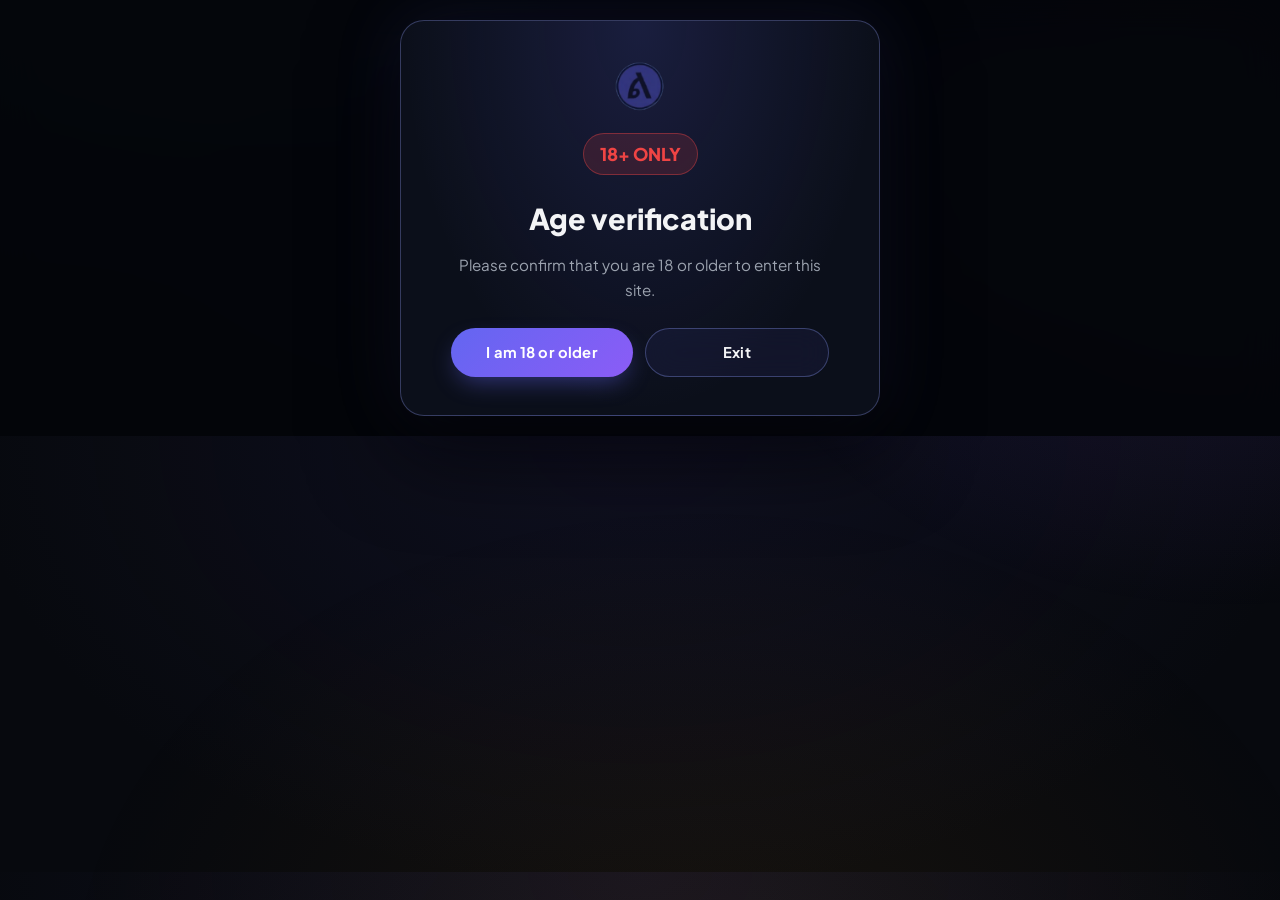
==== index.html @ 1e5b71b2 "Add files via upload" ====
<!DOCTYPE html>
<html lang="en">
<head>
<meta charset="utf-8">
<meta name="viewport" content="width=device-width, initial-scale=1.0">
<title>Ethiopian Sex Videos &amp; Habesha | ልጥላጥ hub</title>
<meta name="description" content="Discover Ethiopian sex videos and Habesha adult videos at ልጥላጥ hub. Browse selected previews and subscribe for full video access. Adults 18+ only.">
<meta name="robots" content="index, follow, noimageindex, max-image-preview:none">
<link rel="canonical" href="https://letlathub.us.ci/">
<meta property="og:type" content="website">
<meta property="og:url" content="https://letlathub.us.ci/">
<meta property="og:title" content="Ethiopian Sex Videos &amp; Habesha | ልጥላጥ hub">
<meta property="og:description" content="Browse selected Ethiopian and Habesha collection previews. Subscribe for full video access. Adults 18+ only.">
<meta property="og:locale" content="en_ET">
<meta name="twitter:card" content="summary">
<link rel="icon" type="image/png" sizes="64x64" href="assets/favicon.png">
<link rel="apple-touch-icon" href="assets/letlat-icon.png">
<link rel="stylesheet" href="support-chat.css">

<link rel="preconnect" href="https://fonts.googleapis.com">
<link rel="preconnect" href="https://fonts.gstatic.com" crossorigin>
<link href="https://fonts.googleapis.com/css2?family=Plus+Jakarta+Sans:ital,wght@0,300;0,400;0,500;0,600;0,700;0,800;1,400&family=Noto+Sans+Ethiopic:wght@400;600;700;900&family=Cinzel:wght@600;800;900&display=swap" rel="stylesheet">

<style>
/* ============================================================
   DESIGN SYSTEM & LETLAT HUB BRAND PALETTE
   ============================================================ */
:root {
  --bg-dark: #07090E;
  --bg-surface: #0B0F1A;
  --bg-card: #111827;
  --bg-card-hover: #171F32;
  --border-subtle: rgba(148, 163, 255, 0.14);
  --border-strong: rgba(148, 163, 255, 0.32);
  
  /* Modern Indigo / Electric Blue Accent System */
  --accent-primary: #6366F1;
  --accent-primary-hover: #4F46E5;
  --accent-glow: rgba(99, 102, 241, 0.45);
  
  /* Highlight & Warning Colors */
  --accent-violet: #8B5CF6;
  --accent-gold: #F59E0B;
  --accent-gold-glow: rgba(245, 158, 11, 0.35);
  --accent-red: #EF4444;
  
  --text-main: #F3F4F6;
  --text-muted: #9CA3AF;
  --text-dim: #6B7280;
  
  --max-width: 1320px;
  --radius-xl: 24px;
  --radius-lg: 16px;
  --radius-md: 12px;
  --radius-sm: 8px;
  
  --font-sans: 'Plus Jakarta Sans', system-ui, sans-serif;
  --font-amharic: 'Noto Sans Ethiopic', var(--font-sans);
}

*, *::before, *::after { box-sizing: border-box; margin: 0; padding: 0; }
html { scroll-behavior: smooth; -webkit-text-size-adjust: 100%; }

body {
  background:
    radial-gradient(ellipse at 50% 0, rgba(47, 42, 105, 0.2), transparent 42rem),
    var(--bg-dark);
  color: var(--text-main);
  font-family: var(--font-sans);
  font-size: 16px;
  line-height: 1.6;
  -webkit-font-smoothing: antialiased;
  overflow-x: hidden;
}

img, svg, video { display: block; max-width: 100%; }
a { color: inherit; text-decoration: none; }
button { font: inherit; color: inherit; background: none; border: none; cursor: pointer; }
.am { font-family: var(--font-amharic); }

.container {
  width: 100%;
  max-width: var(--max-width);
  margin-inline: auto;
  padding-inline: clamp(16px, 4vw, 36px);
}

/* Atmospheric Glow Background */
.bg-lights {
  position: fixed;
  inset: 0;
  z-index: 0;
  pointer-events: none;
  background: 
    radial-gradient(900px 620px at 8% -18%, rgba(99, 102, 241, 0.2), transparent 72%),
    radial-gradient(760px 580px at 96% 24%, rgba(139, 92, 246, 0.13), transparent 68%),
    radial-gradient(900px 680px at 55% 110%, rgba(245, 158, 11, 0.07), transparent 72%);
}
body > *:not(.bg-lights) { position: relative; z-index: 1; }

/* ============================================================
   AGE VERIFICATION MODAL OVERLAY
   ============================================================ */
.age-gate-modal {
  position: fixed;
  inset: 0;
  z-index: 999;
  background: rgba(4, 6, 10, 0.94);
  backdrop-filter: blur(20px);
  display: grid;
  place-items: center;
  padding: 20px;
}
.age-gate-modal[hidden] { display: none; }
.age-gate-box {
  position: relative;
  background:
    radial-gradient(ellipse at 50% 0, rgba(99, 102, 241, 0.17), transparent 70%),
    var(--bg-surface);
  border: 1px solid rgba(148, 163, 255, 0.3);
  border-radius: var(--radius-xl);
  padding: 38px clamp(22px, 5vw, 50px);
  max-width: 480px;
  width: 100%;
  text-align: center;
  box-shadow: 0 34px 90px rgba(0, 0, 0, 0.7), 0 0 70px rgba(99, 102, 241, 0.13);
}
.age-brand-mark {
  display: block;
  width: 54px;
  height: 54px;
  margin: 0 auto 20px;
  object-fit: contain;
}
.age-badge {
  display: inline-block;
  background: rgba(239, 68, 68, 0.15);
  border: 1px solid rgba(239, 68, 68, 0.4);
  color: var(--accent-red);
  font-weight: 900;
  font-size: 1.1rem;
  padding: 6px 16px;
  border-radius: 999px;
  margin-bottom: 20px;
}
.age-gate-actions {
  display: flex;
  justify-content: center;
  gap: 12px;
}
.age-gate-actions .btn {
  width: auto !important;
  min-width: 0;
  flex: 1;
}
.age-gate-actions .btn:disabled { cursor: not-allowed; opacity: 0.55; }

/* ============================================================
   BUTTONS & UI COMPONENTS
   ============================================================ */
.btn {
  display: inline-flex;
  align-items: center;
  justify-content: center;
  gap: 10px;
  padding: 12px 24px;
  border-radius: 999px;
  font-weight: 700;
  font-size: 0.92rem;
  letter-spacing: 0.01em;
  transition: all 0.3s cubic-bezier(0.2, 0.8, 0.2, 1);
  white-space: nowrap;
}
.btn--solid {
  background: linear-gradient(135deg, var(--accent-primary), var(--accent-violet));
  color: #FFFFFF;
  box-shadow: 0 10px 25px -6px var(--accent-glow);
}
.btn--solid:hover {
  transform: translateY(-2px) scale(1.02);
  box-shadow: 0 16px 32px -6px var(--accent-glow);
  filter: brightness(1.15);
}
.btn--gold {
  background: linear-gradient(135deg, var(--accent-gold), #D97706);
  color: #0F172A;
  font-weight: 800;
  box-shadow: 0 10px 25px -6px var(--accent-gold-glow);
}
.btn--gold:hover {
  transform: translateY(-2px) scale(1.02);
  box-shadow: 0 16px 32px -6px var(--accent-gold-glow);
  filter: brightness(1.15);
}
.btn--glass {
  background: rgba(99, 102, 241, 0.08);
  border: 1px solid var(--border-strong);
  backdrop-filter: blur(16px);
  color: var(--text-main);
}
.btn--glass:hover {
  background: rgba(99, 102, 241, 0.18);
  border-color: rgba(99, 102, 241, 0.5);
  transform: translateY(-2px);
}

/* ============================================================
   HEADER / NAVIGATION
   ============================================================ */
.site-header {
  position: sticky;
  top: 0;
  z-index: 100;
  background: rgba(7, 9, 14, 0.78);
  backdrop-filter: blur(20px) saturate(180%);
  -webkit-backdrop-filter: blur(20px) saturate(180%);
  border-bottom: 1px solid rgba(148, 163, 255, 0.1);
}
.header-inner {
  position: relative;
  display: flex;
  align-items: center;
  justify-content: space-between;
  height: 80px;
}
.brand-mark {
  display: flex;
  align-items: center;
  gap: 14px;
  text-decoration: none;
}
.brand-icon {
  display: block;
  width: 44px;
  height: 44px;
  flex: 0 0 auto;
  border-radius: 50%;
  object-fit: contain;
  filter: drop-shadow(0 8px 12px rgba(99, 102, 241, 0.36));
}
.brand-text {
  display: flex;
  flex-direction: column;
}
.brand-title {
  font-weight: 800;
  font-size: 1.2rem;
  letter-spacing: -0.04em;
  color: #FFF;
  line-height: 1;
}
.nav-links {
  display: flex;
  align-items: center;
  gap: 6px;
  list-style: none;
}
.nav-links a {
  padding: 9px 18px;
  border-radius: 999px;
  font-size: 0.88rem;
  font-weight: 600;
  color: var(--text-muted);
  transition: all 0.2s ease;
}
.nav-links a:hover, .nav-links a.active {
  color: var(--text-main);
  background: rgba(99, 102, 241, 0.12);
}
.nav-links a.active {
  color: #fff;
}

.mobile-menu-btn {
  display: none;
  width: 44px;
  height: 44px;
  padding: 0;
  place-items: center;
  border-radius: 14px;
  background: linear-gradient(145deg, rgba(99, 102, 241, 0.2), rgba(139, 92, 246, 0.1));
  border: 1px solid var(--border-strong);
  box-shadow: 0 6px 20px rgba(7, 9, 14, 0.35), inset 0 1px rgba(255, 255, 255, 0.08);
  transition: background 0.2s ease, border-color 0.2s ease, transform 0.2s ease;
}
.mobile-menu-btn:hover {
  background: rgba(99, 102, 241, 0.2);
  border-color: var(--border-strong);
  transform: translateY(-1px);
}
.mobile-menu-btn svg {
  width: 22px;
  height: 22px;
}
.menu-icon-line {
  transform-box: fill-box;
  transform-origin: center;
  transition: transform 0.2s ease, opacity 0.2s ease;
}
.mobile-menu-btn.is-open .menu-icon-line:first-child { transform: translateY(5px) rotate(45deg); }
.mobile-menu-btn.is-open .menu-icon-line:nth-child(2) { opacity: 0; }
.mobile-menu-btn.is-open .menu-icon-line:last-child { transform: translateY(-5px) rotate(-45deg); }

/* ============================================================
   HERO BANNER
   ============================================================ */
.hero-spotlight {
  padding: clamp(24px, 4vw, 42px) 0 34px;
}
.spotlight-card {
  position: relative;
  isolation: isolate;
  border-radius: var(--radius-xl);
  overflow: hidden;
  border: 1px solid rgba(148, 163, 255, 0.26);
  background:
    radial-gradient(ellipse at 83% 50%, rgba(99, 102, 241, 0.14), transparent 44%),
    linear-gradient(115deg, rgba(18, 22, 38, 0.98), rgba(11, 14, 25, 0.98));
  padding: clamp(28px, 5vw, 64px);
  box-shadow: 0 36px 80px -42px rgba(71, 72, 196, 0.65), inset 0 1px rgba(255, 255, 255, 0.04);
  display: grid;
  grid-template-columns: minmax(0, 1.12fr) minmax(250px, 0.88fr);
  align-items: center;
  gap: clamp(26px, 5vw, 64px);
}
.spotlight-copy {
  display: flex;
  flex-direction: column;
  align-items: stretch;
  gap: 18px;
  z-index: 1;
}
.spotlight-title {
  max-width: 15ch;
  font-size: clamp(2.15rem, 4.8vw, 4.25rem);
  line-height: 1.04;
  font-weight: 900;
  letter-spacing: -0.055em;
  overflow-wrap: anywhere;
  background: linear-gradient(115deg, #FFFFFF 12%, #D9D9FF 68%, #F8D38D 115%);
  -webkit-background-clip: text;
  -webkit-text-fill-color: transparent;
}
.spotlight-desc {
  color: var(--text-muted);
  font-size: clamp(0.94rem, 1.4vw, 1.05rem);
  max-width: 54ch;
  line-height: 1.8;
}
.spotlight-actions {
  display: flex;
  gap: 12px;
  flex-wrap: wrap;
  margin-top: 2px;
}
.spotlight-art { min-width: 0; }
.hero-carousel {
  width: min(100%, 480px);
  margin-inline: auto;
  padding: 10px;
  border: 1px solid rgba(192, 184, 255, 0.25);
  border-radius: 25px;
  background: linear-gradient(145deg, rgba(39, 38, 67, 0.82), rgba(11, 14, 25, 0.94));
  box-shadow: 0 26px 65px rgba(0, 0, 0, 0.52), 0 0 48px rgba(99, 102, 241, 0.16), inset 0 1px rgba(255, 255, 255, 0.12);
}
.hero-carousel-viewport {
  position: relative;
  overflow: hidden;
  aspect-ratio: 1.08;
  border: 1px solid rgba(255, 255, 255, 0.14);
  border-radius: 17px;
  background: #101320;
}
.hero-carousel-slide {
  position: absolute;
  inset: 0;
  overflow: hidden;
  opacity: 0;
  transform: scale(1.035);
  transition: opacity 650ms ease, transform 1800ms cubic-bezier(0.2, 0.7, 0.2, 1);
}
.hero-carousel-slide[aria-hidden="true"] { pointer-events: none; }
.hero-carousel-slide.is-active { opacity: 1; transform: scale(1); }
.hero-carousel-slide img {
  width: 100%;
  height: 100%;
  object-fit: cover;
  object-position: center;
}
.hero-carousel-slide::after {
  position: absolute;
  inset: 35% 0 0;
  background: linear-gradient(180deg, transparent, rgba(5, 6, 12, 0.78));
  content: "";
}
.hero-carousel-label {
  position: absolute;
  right: 18px;
  bottom: 17px;
  left: 18px;
  z-index: 1;
  display: flex;
  align-items: center;
  justify-content: space-between;
  gap: 12px;
  color: #fff;
  font-size: 0.66rem;
  font-weight: 800;
  letter-spacing: 0.13em;
  text-shadow: 0 2px 12px rgba(0, 0, 0, 0.9);
  text-transform: uppercase;
}
.hero-carousel-label span:last-child {
  padding: 5px 9px;
  border: 1px solid rgba(255, 255, 255, 0.38);
  border-radius: 999px;
  background: rgba(7, 9, 14, 0.46);
  backdrop-filter: blur(10px);
}
.hero-model-count {
  position: absolute;
  top: 16px;
  left: 16px;
  z-index: 2;
  padding: 7px 11px;
  border: 1px solid rgba(245, 204, 120, 0.62);
  border-radius: 999px;
  background: rgba(7, 9, 14, 0.74);
  color: #FFE3A5;
  font-size: 0.67rem;
  font-weight: 850;
  letter-spacing: 0.08em;
  backdrop-filter: blur(12px);
}
.hero-carousel-footer {
  display: flex;
  min-height: 56px;
  align-items: center;
  justify-content: space-between;
  gap: 12px;
  padding: 9px 5px 0;
}
.hero-carousel-dots { display: flex; align-items: center; gap: 7px; }
.hero-carousel-dot {
  width: 8px;
  height: 8px;
  padding: 0;
  border-radius: 99px;
  background: rgba(223, 224, 255, 0.34);
  transition: width 0.25s ease, background 0.25s ease;
}
.hero-carousel-dot[aria-current="true"] { width: 23px; background: linear-gradient(90deg, #9696FF, #F4CC78); }
.hero-carousel-dot:focus-visible,
.hero-carousel-arrow:focus-visible,
.hero-carousel-link:focus-visible { outline: 2px solid #F4CC78; outline-offset: 3px; }
.hero-carousel-actions { display: flex; align-items: center; gap: 8px; }
.hero-carousel-arrow {
  display: grid;
  width: 34px;
  height: 34px;
  place-items: center;
  border: 1px solid rgba(192, 184, 255, 0.26);
  border-radius: 50%;
  background: rgba(7, 9, 14, 0.45);
  color: #ECEBFF;
  transition: background 0.2s ease, border-color 0.2s ease, transform 0.2s ease;
}
.hero-carousel-arrow:hover { transform: translateY(-1px); border-color: rgba(245, 204, 120, 0.55); background: rgba(99, 102, 241, 0.22); }
.hero-carousel-arrow svg { width: 15px; height: 15px; }
.hero-carousel-link {
  display: inline-flex;
  min-height: 35px;
  align-items: center;
  gap: 6px;
  padding: 6px 11px;
  border: 1px solid rgba(245, 204, 120, 0.36);
  border-radius: 999px;
  background: rgba(245, 158, 11, 0.11);
  color: #FFE3A5;
  font-size: 0.74rem;
  font-weight: 800;
  white-space: nowrap;
}
.hero-carousel-link:hover { background: rgba(245, 158, 11, 0.2); }

/* ============================================================
   STREAMING PREVIEW, COMMUNITY, AND RELATED VIDEOS
   ============================================================ */
.featured-player-wrap {
  display: grid;
  grid-template-columns: minmax(0, 1fr) minmax(270px, 0.38fr);
  gap: 22px;
  margin-bottom: clamp(52px, 8vw, 92px);
  align-items: start;
}
.stream-main, .related-panel {
  min-width: 0;
  overflow: hidden;
  border: 1px solid rgba(148, 163, 255, 0.18);
  border-radius: var(--radius-xl);
  background: linear-gradient(155deg, rgba(17, 22, 36, 0.97), rgba(8, 11, 19, 0.98));
  box-shadow: 0 24px 60px rgba(0, 0, 0, 0.3);
}
.player-video-box {
  position: relative;
  width: 100%;
  aspect-ratio: 16/9;
  overflow: hidden;
  background: #080A10;
}
.featured-video { display: block; width: 100%; height: 100%; object-fit: contain; background: #050609; }
.video-information { padding: 18px 20px 16px; }
.video-information h2 { margin: 0; font-size: clamp(1.08rem, 2.2vw, 1.4rem); line-height: 1.4; }
.video-information > p { margin: 6px 0 0; color: var(--text-muted); font-size: 0.8rem; }
.video-action-row {
  display: flex;
  flex-wrap: wrap;
  align-items: center;
  gap: 9px;
  padding: 0 20px 18px;
}
.video-action {
  display: inline-flex;
  min-height: 39px;
  align-items: center;
  justify-content: center;
  gap: 7px;
  padding: 7px 12px;
  border: 1px solid var(--border-subtle);
  border-radius: 999px;
  background: rgba(99, 102, 241, 0.09);
  color: #E8E9F5;
  font-size: 0.79rem;
  font-weight: 750;
  cursor: pointer;
  transition: background 0.2s ease, border-color 0.2s ease, transform 0.2s ease;
}
.video-action:hover, .video-action[aria-pressed="true"] { border-color: rgba(245, 204, 120, 0.48); background: rgba(99, 102, 241, 0.24); }
.video-action:active { transform: scale(0.97); }
.video-action svg { width: 16px; height: 16px; }
.video-action-message { min-height: 1.4em; margin: 0 20px 13px; color: #F4CC78; font-size: 0.76rem; }
.featured-subscribe-row { padding: 0 20px 20px; }
.featured-subscribe-row .btn { width: 100%; }
.community-strip {
  display: grid;
  grid-template-columns: repeat(4, minmax(0, 1fr));
  margin-bottom: 24px;
  overflow: hidden;
  border: 1px solid rgba(148, 163, 255, 0.2);
  border-radius: 18px;
  background:
    linear-gradient(110deg, rgba(17, 20, 38, 0.97), rgba(13, 14, 27, 0.94)),
    url("assets/collection-06.webp") 90% 43% / 240px auto no-repeat;
  box-shadow: 0 16px 38px rgba(0, 0, 0, 0.24), inset 0 1px rgba(255, 255, 255, 0.05);
}
.community-stat {
  display: grid;
  min-width: 0;
  gap: 3px;
  padding: 17px clamp(12px, 2vw, 23px);
  border-right: 1px solid var(--border-subtle);
}
.community-stat:last-child { border-right: 0; }
.community-stat strong { color: #FFE2A2; font-size: clamp(1.1rem, 2vw, 1.5rem); letter-spacing: -0.04em; }
.community-stat span { color: #B5B8C8; font-size: 0.76rem; line-height: 1.4; }
.live-room-promo {
  display: grid;
  grid-template-columns: minmax(0, 1.05fr) minmax(280px, 0.95fr);
  gap: clamp(22px, 5vw, 56px);
  align-items: center;
  margin: 0 0 clamp(52px, 8vw, 92px);
  padding: clamp(18px, 3vw, 30px);
  overflow: hidden;
  border: 1px solid rgba(148, 163, 255, 0.22);
  border-radius: 24px;
  background:
    linear-gradient(110deg, rgba(17, 20, 38, 0.98), rgba(13, 14, 27, 0.94)),
    url("assets/collection-06.webp") 90% 50% / 240px auto no-repeat;
  box-shadow: 0 24px 58px rgba(0, 0, 0, 0.24);
}
.live-room-screen {
  position: relative;
  min-width: 0;
  aspect-ratio: 16 / 9;
  overflow: hidden;
  border: 1px solid rgba(255, 255, 255, 0.17);
  border-radius: 17px;
  background: #101320;
}
.live-room-screen > img { width: 100%; height: 100%; object-fit: cover; object-position: center 38%; }
.live-room-screen::after {
  position: absolute;
  inset: 30% 0 0;
  background: linear-gradient(180deg, transparent, rgba(5, 6, 12, 0.86));
  content: "";
  pointer-events: none;
}
.live-room-badge {
  position: absolute;
  top: 13px;
  left: 13px;
  z-index: 1;
  padding: 6px 10px;
  border-radius: 999px;
  background: #D93654;
  color: #fff;
  font-size: 0.65rem;
  font-weight: 900;
  letter-spacing: 0.09em;
}
.live-room-preview-label {
  position: absolute;
  top: 14px;
  right: 13px;
  z-index: 1;
  color: #fff;
  font-size: 0.68rem;
  font-weight: 750;
  text-shadow: 0 1px 8px #000;
}
.live-room-chat-preview {
  position: absolute;
  right: 12px;
  bottom: 12px;
  left: 12px;
  z-index: 1;
  display: grid;
  justify-items: start;
  gap: 7px;
}
.live-room-chat-preview span {
  padding: 6px 10px;
  border: 1px solid rgba(255, 255, 255, 0.16);
  border-radius: 11px 11px 11px 3px;
  background: rgba(7, 9, 14, 0.76);
  color: #fff;
  font-size: clamp(0.65rem, 1.4vw, 0.78rem);
  backdrop-filter: blur(8px);
}
.live-room-copy { min-width: 0; }
.live-room-eyebrow { color: #F4CC78; font-size: 0.69rem; font-weight: 850; letter-spacing: 0.15em; }
.live-room-copy h2 { margin: 8px 0 10px; font-size: clamp(1.55rem, 3vw, 2.2rem); letter-spacing: -0.05em; line-height: 1.16; }
.live-room-copy p { margin: 0 0 20px; color: #B5B8C8; font-size: 0.9rem; }
.live-room-copy .btn { min-width: 190px; }
.hero-audio-card {
  display: grid;
  gap: 9px;
  width: min(100%, 470px);
  margin-top: 21px;
  padding: 15px;
  border: 1px solid rgba(148, 163, 255, 0.2);
  border-radius: 16px;
  background: linear-gradient(135deg, rgba(24, 27, 47, 0.94), rgba(11, 14, 24, 0.96));
  box-shadow: 0 15px 34px rgba(0, 0, 0, 0.2), inset 0 1px rgba(255, 255, 255, 0.05);
}
.hero-audio-heading { display: flex; align-items: center; justify-content: space-between; gap: 10px; }
.hero-audio-heading h2 { margin: 0; font-size: 0.98rem; line-height: 1.5; }
.hero-audio-listens {
  flex: 0 0 auto;
  color: #F4CC78;
  font-size: 0.68rem;
  font-weight: 800;
  white-space: nowrap;
}
.hero-audio-card audio { display: block; width: 100%; height: 40px; }
.comment-panel { padding: 18px 20px 20px; border-top: 1px solid var(--border-subtle); }
.comment-heading { display: flex; align-items: baseline; justify-content: space-between; gap: 10px; margin-bottom: 15px; }
.comment-heading h3 { margin: 0; font-size: 1rem; }
.comment-heading span { color: var(--text-muted); font-size: 0.72rem; }
.comment-list { display: grid; gap: 16px; }
.comment-item { display: grid; grid-template-columns: 38px minmax(0, 1fr); gap: 11px; align-items: start; }
.comment-avatar {
  display: grid;
  width: 38px;
  height: 38px;
  place-items: center;
  border: 1px solid rgba(176, 171, 255, 0.3);
  border-radius: 50%;
  background: linear-gradient(145deg, #6767CF, #2C2144);
  color: #fff;
  font-size: 0.72rem;
  font-weight: 850;
}
.comment-item:nth-child(2n) .comment-avatar { background: linear-gradient(145deg, #B06E65, #513246); }
.comment-item:nth-child(3n) .comment-avatar { background: linear-gradient(145deg, #398A82, #203E4B); }
.comment-body { min-width: 0; }
.comment-meta { display: flex; flex-wrap: wrap; align-items: center; gap: 7px; }
.comment-meta strong { color: #F2F1FA; font-size: 0.79rem; }
.comment-meta time { color: #778094; font-size: 0.69rem; }
.comment-body > p { margin: 3px 0 5px; color: #D0D2DF; font-size: 0.82rem; line-height: 1.55; overflow-wrap: anywhere; }
.comment-reaction { color: #858DA0; font-size: 0.68rem; }
.comment-admin-badge {
  display: inline-flex;
  padding: 2px 6px;
  border: 1px solid rgba(245, 158, 11, 0.3);
  border-radius: 999px;
  background: rgba(245, 158, 11, 0.09);
  color: #F4CC78;
  font-size: 0.6rem;
  font-weight: 800;
}
.comment-admin-response {
  display: flex;
  flex-wrap: wrap;
  justify-content: space-between;
  gap: 7px;
  margin-top: 8px;
  padding: 7px 9px;
  border-left: 2px solid rgba(245, 158, 11, 0.62);
  border-radius: 0 8px 8px 0;
  background: rgba(245, 158, 11, 0.07);
  color: #E8D9B6;
  font-size: 0.68rem;
}
.comment-admin-response span:last-child { color: #F7A8BD; font-weight: 800; }
.related-panel { padding: 17px; }
.related-heading { display: flex; align-items: center; justify-content: space-between; gap: 10px; margin-bottom: 13px; }
.related-heading h2 { margin: 0; font-size: 1rem; }
.related-heading span { color: var(--text-muted); font-size: 0.67rem; }
.related-list { display: grid; gap: 11px; }
.related-video {
  display: grid;
  grid-template-columns: 112px minmax(0, 1fr);
  gap: 11px;
  align-items: center;
  min-width: 0;
  padding: 7px;
  border: 1px solid transparent;
  border-radius: 13px;
  color: inherit;
  text-decoration: none;
  transition: background 0.2s ease, border-color 0.2s ease;
}
.related-video:hover { border-color: var(--border-subtle); background: rgba(99, 102, 241, 0.09); }
.related-video img { width: 112px; aspect-ratio: 16/10; border-radius: 9px; object-fit: cover; background: #151827; }
.related-video-copy { display: grid; min-width: 0; gap: 4px; }
.related-video-copy strong { display: -webkit-box; overflow: hidden; color: #EAEAF3; font-size: 0.75rem; line-height: 1.4; -webkit-box-orient: vertical; -webkit-line-clamp: 2; }
.related-video-copy span { color: #8991A3; font-size: 0.65rem; }

/* ============================================================
   VIDEO CARDS GRID
   ============================================================ */
.catalog-section {
  padding-bottom: 70px;
}
.catalog-heading {
  display: flex;
  align-items: end;
  justify-content: space-between;
  gap: 20px;
  margin-bottom: 24px;
}
.catalog-kicker {
  color: var(--accent-gold);
  font-size: 0.66rem;
  font-weight: 800;
  letter-spacing: 0.18em;
  text-transform: uppercase;
}
.catalog-title {
  margin-top: 5px;
  font-size: clamp(1.55rem, 3vw, 2.1rem);
  font-weight: 800;
  letter-spacing: -0.045em;
}
.catalog-count {
  padding: 8px 12px;
  border: 1px solid var(--border-subtle);
  border-radius: 999px;
  color: var(--text-muted);
  font-size: 0.76rem;
  font-weight: 700;
  white-space: nowrap;
}
.video-grid {
  display: grid;
  grid-template-columns: repeat(3, minmax(0, 1fr));
  gap: 22px;
}
.video-card {
  position: relative;
  display: flex;
  flex-direction: column;
  background: linear-gradient(160deg, rgba(20, 27, 45, 0.96), rgba(13, 17, 29, 0.98));
  border: 1px solid var(--border-subtle);
  border-radius: var(--radius-lg);
  overflow: hidden;
  color: inherit;
  text-decoration: none;
  box-shadow: 0 14px 34px rgba(0, 0, 0, 0.16);
  transition: transform 0.35s cubic-bezier(0.2, 0.8, 0.2, 1), border-color 0.3s ease, box-shadow 0.3s ease;
}
.video-card:hover {
  transform: translateY(-5px);
  background: var(--bg-card-hover);
  border-color: rgba(148, 163, 255, 0.46);
  box-shadow: 0 24px 48px -18px rgba(0, 0, 0, 0.72), 0 0 24px -8px var(--accent-glow);
}

.card-thumb {
  position: relative;
  width: 100%;
  aspect-ratio: 16/10;
  background:
    radial-gradient(ellipse at 50% 48%, rgba(108, 91, 220, 0.52), transparent 40%),
    linear-gradient(135deg, #282047, #101322 58%, #35251E);
  overflow: hidden;
}
.card-preview-video {
  position: absolute;
  inset: 0;
  z-index: 1;
  width: 100%;
  height: 100%;
  object-fit: cover;
  opacity: 1;
  transition: opacity 0.25s ease;
}
.restricted-card-image,
.restricted-card-video {
  position: absolute;
  inset: 0;
  z-index: 1;
  width: 100%;
  height: 100%;
  object-fit: cover;
  filter: blur(10px);
  transform: scale(1.1);
  pointer-events: none;
}
.video-card--restricted .thumb-overlay-content {
  z-index: 2;
  background: linear-gradient(180deg, rgba(7, 9, 14, 0.06), rgba(7, 9, 14, 0.2) 48%, rgba(7, 9, 14, 0.58));
}
.video-card.video-card--restricted.is-previewing .thumb-overlay-content {
  background: linear-gradient(180deg, rgba(7, 9, 14, 0.02), rgba(7, 9, 14, 0.1) 48%, rgba(7, 9, 14, 0.42));
}
.video-card.is-previewing .card-thumb::before,
.video-card.is-previewing .card-thumb::after { opacity: 0; }
.video-card.is-previewing .thumb-overlay-content {
  z-index: 2;
  background: linear-gradient(180deg, rgba(7, 9, 14, 0.08), rgba(7, 9, 14, 0.18) 35%, rgba(7, 9, 14, 0.78));
}
.card-thumb::before,
.card-thumb::after {
  position: absolute;
  border: 1px solid rgba(255, 255, 255, 0.2);
  border-radius: 50%;
  content: "";
}
.card-thumb::before {
  width: 55%;
  aspect-ratio: 1;
  top: -32%;
  right: -9%;
  box-shadow: 0 0 44px rgba(99, 102, 241, 0.2);
}
.card-thumb::after {
  width: 44%;
  aspect-ratio: 1;
  left: -9%;
  bottom: -34%;
  border-color: rgba(245, 158, 11, 0.45);
}
.video-card:nth-child(2) .card-thumb {
  background: radial-gradient(ellipse at 32% 40%, rgba(226, 131, 94, 0.48), transparent 36%), linear-gradient(135deg, #311C36, #111322 61%, #312021);
}
.video-card:nth-child(3) .card-thumb {
  background: radial-gradient(ellipse at 68% 42%, rgba(126, 91, 225, 0.52), transparent 38%), linear-gradient(135deg, #1B2444, #101322 58%, #342429);
}
.video-card:nth-child(4) .card-thumb {
  background: radial-gradient(ellipse at 35% 48%, rgba(204, 142, 71, 0.43), transparent 38%), linear-gradient(135deg, #33271F, #121423 57%, #252041);
}
.video-card:nth-child(5) .card-thumb {
  background: radial-gradient(ellipse at 62% 44%, rgba(94, 117, 204, 0.46), transparent 38%), linear-gradient(135deg, #182940, #111322 58%, #2A2041);
}
.video-card:nth-child(6) .card-thumb {
  background: radial-gradient(ellipse at 40% 42%, rgba(163, 103, 207, 0.47), transparent 38%), linear-gradient(135deg, #2C1D3D, #111322 58%, #3A291F);
}
.thumb-overlay-content {
  position: absolute;
  inset: 0;
  display: flex;
  flex-direction: column;
  justify-content: center;
  align-items: center;
  background: linear-gradient(180deg, rgba(7, 9, 14, 0.08) 0%, rgba(7, 9, 14, 0.36) 45%, rgba(7, 9, 14, 0.84) 100%);
  padding: 16px;
  text-align: center;
}
.thumb-overlay-content h3 {
  max-width: 34ch;
  margin-bottom: 12px;
  color: #fff;
  line-height: 1.55;
  text-shadow: 0 2px 14px rgba(0, 0, 0, 0.9);
}
.thumb-overlay-content .btn { padding: 8px 18px; font-size: 0.78rem; }
.subscribe-note { color: #F4CC78; font-size: 0.77rem; font-weight: 750; }
.catalog-description { max-width: 60ch; margin-top: 8px; color: var(--text-muted); font-size: 0.88rem; }
.video-card-link:focus-visible { outline: 2px solid #F4CC78; outline-offset: 4px; }
.video-card-link { display: flex; min-width: 0; flex: 1; flex-direction: column; color: inherit; text-decoration: none; }
.video-card-link:focus-visible { position: relative; z-index: 4; }
.preview-audio-button {
  position: absolute;
  top: 12px;
  right: 12px;
  z-index: 3;
  display: inline-flex;
  min-height: 38px;
  align-items: center;
  gap: 7px;
  padding: 7px 11px;
  border: 1px solid rgba(255, 255, 255, 0.48);
  border-radius: 999px;
  background: rgba(7, 9, 14, 0.78);
  color: #fff;
  font-size: 0.72rem;
  font-weight: 800;
  box-shadow: 0 5px 18px rgba(0, 0, 0, 0.34);
  backdrop-filter: blur(12px);
  cursor: pointer;
}
.preview-audio-button[hidden] { display: none; }
.preview-audio-button:hover { border-color: #F4CC78; background: rgba(24, 21, 33, 0.94); }
.preview-audio-button:focus-visible { outline: 2px solid #F4CC78; outline-offset: 3px; }
.preview-audio-button svg { width: 16px; height: 16px; }
.preview-audio-button:active { transform: scale(0.97); }
.preview-error {
  margin: 0 0 8px;
  color: #FFE2A2;
  font-size: 0.76rem;
  font-weight: 700;
}
.preview-error[hidden] { display: none; }

.card-details {
  padding: 17px 18px 16px;
  display: flex;
  flex-direction: column;
  gap: 12px;
  flex-grow: 1;
}
.card-title {
  font-size: 0.97rem;
  font-weight: 700;
  line-height: 1.4;
  color: var(--text-main);
}
.card-stats {
  display: flex;
  align-items: center;
  justify-content: space-between;
  font-size: 0.75rem;
  color: var(--text-muted);
  padding-top: 10px;
  border-top: 1px solid var(--border-subtle);
}
.stat-group {
  display: flex;
  align-items: center;
  gap: 10px;
}

/* ============================================================
   PAGINATION
   ============================================================ */
.pagination {
  display: flex;
  align-items: center;
  justify-content: center;
  gap: 8px;
  margin-top: 38px;
}
.page-link {
  min-width: 40px;
  height: 40px;
  padding: 0 12px;
  border-radius: var(--radius-sm);
  background: rgba(99, 102, 241, 0.08);
  border: 1px solid var(--border-subtle);
  display: grid;
  place-items: center;
  font-weight: 700;
  font-size: 0.9rem;
  color: var(--text-muted);
  transition: all 0.2s ease;
}
.page-link:hover, .page-link.active {
  background: var(--accent-primary);
  color: #FFF;
  border-color: transparent;
}

/* ============================================================
   FOOTER
   ============================================================ */
.site-footer {
  border-top: 1px solid var(--border-subtle);
  padding: 25px 0;
  background: linear-gradient(180deg, rgba(7, 9, 14, 0.68), #04060A);
}
.footer-inner {
  display: flex;
  justify-content: space-between;
  align-items: center;
  flex-wrap: wrap;
  gap: 14px 24px;
}
.footer-brand {
  display: inline-flex;
  align-items: center;
  gap: 10px;
  font-size: 0.92rem;
  font-weight: 800;
}
.footer-brand .brand-icon { width: 34px; height: 34px; }
.footer-links { display: flex; flex-wrap: wrap; align-items: center; gap: 8px 18px; }
.footer-links a {
  color: var(--text-muted);
  font-size: 0.8rem;
  font-weight: 650;
  transition: color 0.2s ease;
}
.footer-links a:hover { color: #F7D28A; }
.footer-copy { margin-left: auto; color: var(--text-dim); font-size: 0.76rem; }
@media (max-width: 600px) {
  .footer-copy { margin-left: 0; }
}

/* ============================================================
   RESPONSIVE STYLES
   ============================================================ */
@media (max-width: 1024px) {
  .video-grid { grid-template-columns: repeat(2, 1fr); }
  .spotlight-card { grid-template-columns: minmax(0, 1fr) minmax(220px, 0.7fr); }
  .featured-player-wrap { grid-template-columns: minmax(0, 1fr) minmax(245px, 0.42fr); gap: 14px; }
  .related-video { grid-template-columns: 90px minmax(0, 1fr); gap: 9px; }
  .related-video img { width: 90px; }
}
@media (max-width: 768px) {
  .nav-links { display: none; }
  .nav-links.is-open {
    position: absolute;
    top: calc(100% + 10px);
    right: 0;
    left: 0;
    z-index: 110;
    display: flex;
    flex-direction: column;
    align-items: flex-start;
    gap: 4px;
    padding: 10px;
    border: 1px solid var(--border-strong);
    border-radius: 18px;
    background: rgba(11, 15, 26, 0.98);
    box-shadow: 0 22px 50px rgba(0, 0, 0, 0.58), 0 0 28px rgba(99, 102, 241, 0.13);
    backdrop-filter: blur(18px);
  }
  .nav-links.is-open li { width: 100%; }
  .nav-links a {
    display: flex;
    align-items: center;
    align-self: stretch;
    width: 100%;
    min-height: 48px;
    padding: 10px 14px;
    border-radius: 12px;
    font-size: 0.94rem;
  }
  .mobile-menu-btn { display: grid; }
  .spotlight-card { grid-template-columns: 1fr; gap: 8px; }
  .featured-player-wrap { grid-template-columns: 1fr; }
  .related-list { grid-template-columns: repeat(2, minmax(0, 1fr)); }
}
@media (max-width: 600px) {
  .header-inner { height: 68px; }
  .brand-icon { width: 40px; height: 40px; border-radius: 13px; }
  .brand-title { font-size: 1.1rem; }
  .spotlight-card { padding: 26px 22px 18px; }
  .spotlight-copy { gap: 15px; }
  .spotlight-title { max-width: 16ch; font-size: clamp(1.75rem, 8.7vw, 2.55rem); }
  .hero-carousel { padding: 8px; border-radius: 21px; }
  .hero-carousel-viewport { aspect-ratio: 1.02; border-radius: 14px; }
  .hero-carousel-footer { min-height: 51px; flex-wrap: wrap; }
  .hero-carousel-actions { display: grid; width: 100%; grid-template-columns: auto auto minmax(0, 1fr); }
  .hero-carousel-link { width: 100%; min-width: 0; justify-content: center; padding-inline: 9px; font-size: 0.7rem; }
  .community-strip { grid-template-columns: repeat(2, minmax(0, 1fr)); }
  .live-room-promo { grid-template-columns: 1fr; gap: 20px; border-radius: 19px; }
  .live-room-copy .btn { width: 100%; }
  .community-stat:nth-child(2) { border-right: 0; }
  .community-stat:nth-child(-n+2) { border-bottom: 1px solid var(--border-subtle); }
  .related-list { grid-template-columns: 1fr; }
  .related-video { grid-template-columns: 112px minmax(0, 1fr); }
  .related-video img { width: 112px; }
  .video-information, .comment-panel { padding-inline: 15px; }
  .video-action-row, .featured-subscribe-row { padding-inline: 15px; }
  .video-action-message { margin-inline: 15px; }
  .video-grid { grid-template-columns: 1fr; gap: 16px; }
  .catalog-heading { align-items: flex-start; }
  .catalog-count { font-size: 0.68rem; }
  .catalog-description { max-width: 45ch; font-size: 0.82rem; }
  .stat-group { gap: 7px; }
  .card-stats { font-size: 0.69rem; }
  .footer-inner { justify-content: center; text-align: center; }
  .footer-links { justify-content: center; }
  .footer-copy { margin-left: 0; }
  .pagination { gap: 4px; flex-wrap: wrap; }
  .page-link { min-width: 34px; height: 36px; padding-inline: 8px; font-size: 0.78rem; }
}
@media (max-width: 360px) {
  .age-gate-box { padding: 28px 18px; }
  .age-gate-actions { gap: 8px; }
  .age-gate-actions .btn { padding-inline: 10px; font-size: 0.82rem; }
  .spotlight-card { padding-inline: 18px; }
  .card-details { padding-inline: 13px; }
  .stat-group { gap: 5px; }
  .card-stats { font-size: 0.64rem; }
  .related-video { grid-template-columns: 96px minmax(0, 1fr); }
  .related-video img { width: 96px; }
}
@media (prefers-reduced-motion: reduce) {
  html { scroll-behavior: auto; }
  *, *::before, *::after {
    transition-duration: 0.01ms !important;
    animation-duration: 0.01ms !important;
    animation-iteration-count: 1 !important;
  }
}
</style>
</head>

<body>
<div class="bg-lights" aria-hidden="true"></div>

<!-- AGE VERIFICATION GATE -->
<div class="age-gate-modal" id="ageGate" role="dialog" aria-modal="true" aria-labelledby="ageGateTitle">
  <div class="age-gate-box">
    <img class="age-brand-mark" src="assets/letlat-icon.png" alt="">
    <span class="age-badge">18+ ONLY</span>
    <h2 id="ageGateTitle" style="font-size: 1.8rem; font-weight: 800; margin-bottom: 12px;">Age verification</h2>
    <p id="ageGateMessage" style="color: var(--text-muted); font-size: 0.95rem; margin-bottom: 26px;" aria-live="polite">
      Please confirm that you are 18 or older to enter this site.
    </p>
    <div class="age-gate-actions">
      <button class="btn btn--solid" type="button" data-age-accept>I am 18 or older</button>
      <button class="btn btn--glass" type="button" data-age-decline>Exit</button>
    </div>
  </div>
</div>

<div class="site-shell" id="siteContent" hidden>
<!-- HEADER -->
<header class="site-header">
  <div class="container header-inner">
    <a href="index.html" class="brand-mark" aria-label="ልጥላጥ hub home">
      <img class="brand-icon" src="assets/letlat-icon.png" alt="">
      <span class="brand-text">
        <span class="brand-title am" lang="am">ልጥላጥ hub</span>
      </span>
    </a>

    <ul class="nav-links" id="primaryNav">
      <li><a href="index.html" class="active">Home</a></li>
      <li><a href="plans.html">Subscriptions</a></li>
      <li><a href="payment.html">Payments</a></li>
      <li><a href="login.html">Member access</a></li>
    </ul>

    <button class="mobile-menu-btn" type="button" aria-label="Open navigation menu" aria-expanded="false" aria-controls="primaryNav">
      <svg viewBox="0 0 24 24" fill="none" stroke="currentColor" stroke-width="2" stroke-linecap="round" aria-hidden="true"><path class="menu-icon-line" d="M4 7h16"/><path class="menu-icon-line" d="M4 12h16"/><path class="menu-icon-line" d="M4 17h16"/></svg>
    </button>
  </div>
</header>

<main class="container">
  <!-- HERO SPOTLIGHT -->
  <section class="hero-spotlight">
    <div class="spotlight-card">
      <div class="spotlight-copy">
        <h1 class="spotlight-title am" lang="am">የሀበሻ የወሲብ ቪዲዮዎች እና እውነተኛ የኢትዮጵያ ፖርን</h1>
        <p class="spotlight-desc am" lang="am">
          ከሀበሻ የይዘት ፈጣሪዎች የተዘጋጁ እውነተኛ የኢትዮጵያ የወሲብ ቪዲዮዎችንና ልዩ የጎልማሶች ይዘቶችን ያግኙ። ልጥላጥ hub ለ18+ ተመልካቾች የተዘጋጀ ፕሪሚየም መዳረሻዎ ነው።
        </p>
        <section class="hero-audio-card" aria-labelledby="heroAudioTitle">
          <div class="hero-audio-heading">
            <h2 class="am" id="heroAudioTitle" lang="am">የሴክስ ቀስቃሽ ታሪኮች</h2>
            <span class="hero-audio-listens">150k+ listens</span>
          </div>
          <audio controls preload="none" aria-label="የሴክስ ቀስቃሽ ታሪኮች audio">
            <source src="assets/የሴክስ%20ቀስቃሽ%20ታሪኮች.mp3" type="audio/mpeg">
          </audio>
        </section>
        <div class="spotlight-actions">
          <a class="btn btn--gold" href="plans.html">See Plans</a>
          <a class="btn btn--solid" href="login.html">Member access</a>
        </div>
      </div>
      <div class="spotlight-art">
        <div class="hero-carousel" data-hero-carousel role="region" aria-label="Featured collection" aria-roledescription="carousel">
          <div class="hero-carousel-viewport">
            <span class="hero-model-count">ACCESS 43+ MODELS</span>
            <div class="hero-carousel-slide is-active" data-carousel-slide aria-label="1 of 5" aria-roledescription="slide" aria-hidden="false">
              <img src="assets/collection-04.webp" alt="Featured image from the Letlat Hub collection" fetchpriority="high">
              <div class="hero-carousel-label"><span>LETLAT HUB</span><span>18+ COLLECTION</span></div>
            </div>
            <div class="hero-carousel-slide" data-carousel-slide aria-label="2 of 5" aria-roledescription="slide" aria-hidden="true">
              <img src="assets/collection-05.webp" alt="Featured image from the Letlat Hub collection" loading="lazy">
              <div class="hero-carousel-label"><span>LETLAT HUB</span><span>18+ COLLECTION</span></div>
            </div>
            <div class="hero-carousel-slide" data-carousel-slide aria-label="3 of 5" aria-roledescription="slide" aria-hidden="true">
              <img src="assets/collection-01.webp" alt="Featured image from the Letlat Hub collection" loading="lazy">
              <div class="hero-carousel-label"><span>LETLAT HUB</span><span>18+ COLLECTION</span></div>
            </div>
            <div class="hero-carousel-slide" data-carousel-slide aria-label="4 of 5" aria-roledescription="slide" aria-hidden="true">
              <img src="assets/collection-02.webp" alt="Featured image from the Letlat Hub collection" loading="lazy">
              <div class="hero-carousel-label"><span>LETLAT HUB</span><span>18+ COLLECTION</span></div>
            </div>
            <div class="hero-carousel-slide" data-carousel-slide aria-label="5 of 5" aria-roledescription="slide" aria-hidden="true">
              <img src="assets/collection-03.webp" alt="Featured image from the Letlat Hub collection" loading="lazy">
              <div class="hero-carousel-label"><span>LETLAT HUB</span><span>18+ COLLECTION</span></div>
            </div>
          </div>
          <div class="hero-carousel-footer">
            <div class="hero-carousel-dots" role="group" aria-label="Choose a featured image">
              <button class="hero-carousel-dot" type="button" aria-label="Show image 1" aria-current="true" data-carousel-dot></button>
              <button class="hero-carousel-dot" type="button" aria-label="Show image 2" aria-current="false" data-carousel-dot></button>
              <button class="hero-carousel-dot" type="button" aria-label="Show image 3" aria-current="false" data-carousel-dot></button>
              <button class="hero-carousel-dot" type="button" aria-label="Show image 4" aria-current="false" data-carousel-dot></button>
              <button class="hero-carousel-dot" type="button" aria-label="Show image 5" aria-current="false" data-carousel-dot></button>
            </div>
            <div class="hero-carousel-actions">
              <button class="hero-carousel-arrow" type="button" aria-label="Previous image" data-carousel-previous>
                <svg viewBox="0 0 24 24" fill="none" stroke="currentColor" stroke-width="2" stroke-linecap="round" stroke-linejoin="round" aria-hidden="true"><path d="m15 18-6-6 6-6"/></svg>
              </button>
              <button class="hero-carousel-arrow" type="button" aria-label="Next image" data-carousel-next>
                <svg viewBox="0 0 24 24" fill="none" stroke="currentColor" stroke-width="2" stroke-linecap="round" stroke-linejoin="round" aria-hidden="true"><path d="m9 18 6-6-6-6"/></svg>
              </button>
              <a class="hero-carousel-link" href="plans.html">Explore plans <span aria-hidden="true">→</span></a>
            </div>
          </div>
        </div>
      </div>
    </div>
  </section>

  <section class="community-strip" aria-label="ልጥላጥ hub community">
    <div class="community-stat"><strong>3,000+</strong><span>active monthly users</span></div>
    <div class="community-stat"><strong>790+</strong><span>Ethiopian sex videos</span></div>
    <div class="community-stat"><strong>43+</strong><span>Habesha models</span></div>
    <div class="community-stat"><strong>One tap</strong><span>easy access</span></div>
  </section>

  <section class="live-room-promo" aria-labelledby="liveRoomHeading">
    <div class="live-room-screen">
      <img src="assets/collection-06.webp" alt="" loading="lazy" aria-hidden="true">
      <span class="live-room-badge">LIVE ROOM</span>
      <span class="live-room-preview-label">Room preview</span>
      <div class="live-room-chat-preview" aria-label="Sample live chat">
        <span>ሰላም እንዴት ነሽ?</span>
        <span>ውይይቱን እንቀጥል!</span>
      </div>
    </div>
    <div class="live-room-copy">
      <span class="live-room-eyebrow">LIVE ROOMS</span>
      <h2 id="liveRoomHeading">Chat with our models live</h2>
      <p>Explore a live-room style experience and discover member access.</p>
      <a class="btn btn--gold" href="plans.html">Explore member plans</a>
    </div>
  </section>

  <section class="featured-player-wrap" aria-label="Featured video and related videos">
    <div class="stream-main">
      <div class="player-video-box">
        <video class="featured-video" controls playsinline preload="metadata" poster="assets/preview-01.webp" aria-label="ሜላትን የባሏ ጓደኛ አስፈንድዶ ሲለጠልጣት video preview">
          <source src="assets/bXQhQm8Z_720p.mp4" type="video/mp4">
        </video>
      </div>
      <div class="video-information">
        <h2 class="am" lang="am">ሜላትን የባሏ ጓደኛ አስፈንድዶ ሲለጠልጣት</h2>
        <p>Habesha collection · 18+</p>
      </div>
      <div class="video-action-row" role="group" aria-label="Video reactions">
        <button class="video-action" type="button" data-video-reaction="like" aria-pressed="false">
          <svg viewBox="0 0 24 24" fill="none" stroke="currentColor" stroke-width="1.8" stroke-linecap="round" stroke-linejoin="round" aria-hidden="true"><path d="M7 10v12"/><path d="M15 5.88 14 10h5.83a2 2 0 0 1 1.92 2.56l-2.33 8A2 2 0 0 1 17.5 22H5a2 2 0 0 1-2-2v-8a2 2 0 0 1 2-2h2.76a2 2 0 0 0 1.79-1.11l2.2-4.42A1.83 1.83 0 0 1 15 5.88Z"/></svg>
          <span>Like</span><span data-reaction-count="like">1.2K</span>
        </button>
        <button class="video-action" type="button" data-video-reaction="dislike" aria-pressed="false">
          <svg viewBox="0 0 24 24" fill="none" stroke="currentColor" stroke-width="1.8" stroke-linecap="round" stroke-linejoin="round" aria-hidden="true"><path d="M17 14V2"/><path d="m9 18 1-4H4.17a2 2 0 0 1-1.92-2.56l2.33-8A2 2 0 0 1 6.5 2H19a2 2 0 0 1 2 2v8a2 2 0 0 1-2 2h-2.76a2 2 0 0 0-1.79 1.11l-2.2 4.42A1.83 1.83 0 0 1 9 18Z"/></svg>
          <span>Dislike</span><span data-reaction-count="dislike">24</span>
        </button>
        <button class="video-action" type="button" data-video-share>
          <svg viewBox="0 0 24 24" fill="none" stroke="currentColor" stroke-width="1.8" stroke-linecap="round" stroke-linejoin="round" aria-hidden="true"><circle cx="18" cy="5" r="3"/><circle cx="6" cy="12" r="3"/><circle cx="18" cy="19" r="3"/><path d="m8.6 13.5 6.8 4M15.4 6.5l-6.8 4"/></svg>
          <span>Share</span>
        </button>
      </div>
      <p class="video-action-message" data-video-action-message role="status" aria-live="polite"></p>
      <div class="featured-subscribe-row">
        <a class="btn btn--gold" href="plans.html">Subscribe for full video</a>
      </div>

      <section class="comment-panel" aria-labelledby="commentsHeading">
        <div class="comment-heading">
          <h3 id="commentsHeading">Comments</h3>
          <span>Community conversation</span>
        </div>
        <div class="comment-list">
          <article class="comment-item">
            <span class="comment-avatar" aria-hidden="true">YA</span>
            <div class="comment-body">
              <div class="comment-meta"><strong>Yared A.</strong><time>2 hours ago</time></div>
              <p>ye modelua sem manew?</p>
              <span class="comment-reaction">♡ &nbsp; Reply</span>
            </div>
          </article>
          <article class="comment-item">
            <span class="comment-avatar" aria-hidden="true">MK</span>
            <div class="comment-body">
              <div class="comment-meta"><strong>Mimi K.</strong><time>3 hours ago</time></div>
              <p>i love the way she moves</p>
              <span class="comment-reaction">♡ &nbsp; Reply</span>
            </div>
          </article>
          <article class="comment-item">
            <span class="comment-avatar" aria-hidden="true">DS</span>
            <div class="comment-body">
              <div class="comment-meta"><strong>Dawit S.</strong><time>5 hours ago</time></div>
              <p>and kezich gar betaderg cheger hulu yesheshihal</p>
              <span class="comment-reaction">♡ &nbsp; Reply</span>
            </div>
          </article>
          <article class="comment-item">
            <span class="comment-avatar" aria-hidden="true">HN</span>
            <div class="comment-body">
              <div class="comment-meta"><strong>Hana N.</strong><time>1 day ago</time></div>
              <p>demtsua des sil</p>
              <span class="comment-reaction">♡ &nbsp; Reply</span>
            </div>
          </article>
          <article class="comment-item">
            <span class="comment-avatar" aria-hidden="true">AD</span>
            <div class="comment-body">
              <div class="comment-meta">
                <strong>Abel D.</strong><time>1 day ago</time>
                <span class="comment-admin-badge">Approved</span>
              </div>
              <p>hey admin, i wanted to have sex with her</p>
              <span class="comment-reaction">♡ &nbsp; Reply</span>
              <div class="comment-admin-response"><span>ልጥላጥ hub admin</span><span>♥ Liked</span></div>
            </div>
          </article>
        </div>
      </section>
    </div>

    <aside class="related-panel" aria-labelledby="relatedHeading">
      <div class="related-heading">
        <h2 id="relatedHeading">Related videos</h2>
        <span>18+ collection</span>
      </div>
      <div class="related-list">
        <a class="related-video" href="plans.html">
          <img src="assets/collection-02.webp" alt="" loading="lazy">
          <span class="related-video-copy"><strong class="am" lang="am">ሜላትን የባሏ ጓደኛ አስፈንድዶ ሲለጠልጣት</strong><span>Habesha · Subscribe for full video</span></span>
        </a>
        <a class="related-video" href="plans.html">
          <img src="assets/collection-03.webp" alt="" loading="lazy">
          <span class="related-video-copy"><strong class="am" lang="am">ቤቲን የፍንድድ ሲሸጉራት</strong><span>Ethiopian · Subscribe for full video</span></span>
        </a>
        <a class="related-video" href="plans.html">
          <img src="assets/collection-05.webp" alt="" loading="lazy">
          <span class="related-video-copy"><strong class="am" lang="am">የሀበሻ ተማሪዎች</strong><span>Habesha · Subscribe for full video</span></span>
        </a>
        <a class="related-video" href="plans.html">
          <img src="assets/collection-07.webp" alt="" loading="lazy">
          <span class="related-video-copy"><strong class="am" lang="am">እርጥብ እምስ ሲበዳ</strong><span>Ethiopian · Subscribe for full video</span></span>
        </a>
      </div>
    </aside>
  </section>

  <!-- CATALOG GRID -->
  <section class="catalog-section">
    <div class="catalog-heading">
      <div>
        <span class="catalog-kicker">Explore the collection</span>
        <h2 class="catalog-title">Made for your next watch</h2>
        <p class="catalog-description">Discover Ethiopian sex and Habesha adult videos. Preview selected clips and subscribe for full video access. For adults 18+ only.</p>
      </div>
      <span class="catalog-count">06 VIDEOS</span>
    </div>
    <div class="video-grid">
      <article class="video-card">
        <a class="video-card-link" href="plans.html" aria-label="Subscribe to watch ሜላትን የባሏ ጓደኛ አስፈንድዶ ሲለጠልጣት">
          <div class="card-thumb">
          <video class="card-preview-video" playsinline loop preload="none" poster="assets/preview-01.webp" aria-hidden="true">
            <source src="assets/bXQhQm8Z_720p.mp4" type="video/mp4">
          </video>
          <div class="thumb-overlay-content">
            <h3 class="am" lang="am">ሜላትን የባሏ ጓደኛ አስፈንድዶ ሲለጠልጣት</h3>
            <span class="preview-error" data-preview-error role="status" hidden>Video preview unavailable. Subscribe for the full video.</span>
            <span class="btn btn--gold">Subscribe for full video</span>
          </div>
          </div>
          <div class="card-details">
          <span class="card-title am" lang="am">ሜላትን የባሏ ጓደኛ አስፈንድዶ ሲለጠልጣት</span>
          <span class="subscribe-note">Subscribe for full video</span>
          <div class="card-stats"><span>Curated Ethiopian &amp; Habesha collection</span><span>18+</span></div>
          </div>
        </a>
        <button class="preview-audio-button" type="button" data-preview-audio aria-label="Unmute video preview" aria-pressed="false">
          <svg viewBox="0 0 24 24" fill="none" stroke="currentColor" stroke-width="2" stroke-linecap="round" stroke-linejoin="round" aria-hidden="true">
            <path d="M11 5 6 9H3v6h3l5 4z"/>
            <path d="M15.5 8.5a5 5 0 0 1 0 7" data-audio-wave-one hidden/>
            <path d="M19 5a10 10 0 0 1 0 14" data-audio-wave-two hidden/>
            <path d="m17 9 4 6m0-6-4 6" data-audio-muted-mark/>
          </svg>
          <span data-audio-label>Unmute</span>
        </button>
      </article>

      <a class="video-card video-card--restricted" href="plans.html" aria-label="Subscribe to watch ሜላትን የባሏ ጓደኛ አስፈንድዶ ሲለጠልጣት">
        <div class="card-thumb">
          <img class="restricted-card-image" src="assets/restricted-card-01.png" alt="" loading="lazy" aria-hidden="true">
          <div class="thumb-overlay-content">
            <h3 class="am" lang="am">ሜላትን የባሏ ጓደኛ አስፈንድዶ ሲለጠልጣት</h3>
            <span class="btn btn--gold">Subscribe for full video</span>
          </div>
        </div>
        <div class="card-details">
          <span class="card-title am" lang="am">ሜላትን የባሏ ጓደኛ አስፈንድዶ ሲለጠልጣት</span>
          <span class="subscribe-note">Subscribe for full video</span>
          <div class="card-stats"><span>Members-only preview</span><span>18+</span></div>
        </div>
      </a>

      <a class="video-card video-card--restricted" href="plans.html" aria-label="Subscribe to watch ቤቲን የፍንድድ ሲሸጉራት">
        <div class="card-thumb">
          <img class="restricted-card-image" src="assets/restricted-card-02.png" alt="" loading="lazy" aria-hidden="true">
          <div class="thumb-overlay-content">
            <h3 class="am" lang="am">ቤቲን የፍንድድ ሲሸጉራት</h3>
            <span class="btn btn--gold">Subscribe for full video</span>
          </div>
        </div>
        <div class="card-details">
          <span class="card-title am" lang="am">ቤቲን የፍንድድ ሲሸጉራት</span>
          <span class="subscribe-note">Subscribe for full video</span>
          <div class="card-stats"><span>Members-only collection</span><span>18+</span></div>
        </div>
      </a>

      <a class="video-card video-card--restricted" href="plans.html" aria-label="Subscribe to watch ሄለን እና ጓደኛዋን ቁላውን እያስጠባ ለብቻው በዳቸው">
        <div class="card-thumb">
          <img class="restricted-card-image" src="assets/restricted-card-03.png" alt="" loading="lazy" aria-hidden="true">
          <div class="thumb-overlay-content">
            <h3 class="am" lang="am">ሄለን እና ጓደኛዋን ቁላውን እያስጠባ ለብቻው በዳቸው</h3>
            <span class="btn btn--gold">Subscribe for full video</span>
          </div>
        </div>
        <div class="card-details">
          <span class="card-title am" lang="am">ሄለን እና ጓደኛዋን ቁላውን እያስጠባ ለብቻው በዳቸው</span>
          <span class="subscribe-note">Subscribe for full video</span>
          <div class="card-stats"><span>Members-only collection</span><span>18+</span></div>
        </div>
      </a>

      <article class="video-card">
        <a class="video-card-link" href="plans.html" aria-label="Subscribe to watch የሀበሻ ተማሪዎች">
          <div class="card-thumb">
          <video class="card-preview-video" playsinline loop preload="none" poster="assets/preview-05.webp" aria-hidden="true">
            <source src="assets/MH5b9BCL_720p.mp4" type="video/mp4">
          </video>
          <div class="thumb-overlay-content">
            <h3 class="am" lang="am">የሀበሻ ተማሪዎች</h3>
            <span class="preview-error" data-preview-error role="status" hidden>Video preview unavailable. Subscribe for the full video.</span>
            <span class="btn btn--gold">Subscribe for full video</span>
          </div>
          </div>
          <div class="card-details">
          <span class="card-title am" lang="am">የሀበሻ ተማሪዎች</span>
          <span class="subscribe-note">Subscribe for full video</span>
          <div class="card-stats"><span>Curated Ethiopian &amp; Habesha collection</span><span>18+</span></div>
          </div>
        </a>
        <button class="preview-audio-button" type="button" data-preview-audio aria-label="Unmute video preview" aria-pressed="false">
          <svg viewBox="0 0 24 24" fill="none" stroke="currentColor" stroke-width="2" stroke-linecap="round" stroke-linejoin="round" aria-hidden="true">
            <path d="M11 5 6 9H3v6h3l5 4z"/>
            <path d="M15.5 8.5a5 5 0 0 1 0 7" data-audio-wave-one hidden/>
            <path d="M19 5a10 10 0 0 1 0 14" data-audio-wave-two hidden/>
            <path d="m17 9 4 6m0-6-4 6" data-audio-muted-mark/>
          </svg>
          <span data-audio-label>Unmute</span>
        </button>
      </article>

      <article class="video-card video-card--restricted">
        <a class="video-card-link" href="plans.html" aria-label="Subscribe to watch እርጥብ እምስ ሲበዳ">
          <div class="card-thumb">
            <video class="card-preview-video restricted-card-video" playsinline loop preload="none" aria-hidden="true">
              <source src="assets/restricted-preview.mp4" type="video/mp4">
            </video>
          <div class="thumb-overlay-content">
            <h3 class="am" lang="am">እርጥብ እምስ ሲበዳ</h3>
            <span class="preview-error" data-preview-error role="status" hidden>Video preview unavailable. Subscribe for the full video.</span>
            <span class="btn btn--gold">Subscribe for full video</span>
          </div>
          </div>
          <div class="card-details">
            <span class="card-title am" lang="am">እርጥብ እምስ ሲበዳ</span>
            <span class="subscribe-note">Subscribe for full video</span>
            <div class="card-stats"><span>Members-only collection</span><span>18+</span></div>
          </div>
        </a>
        <button class="preview-audio-button" type="button" data-preview-audio aria-label="Unmute video preview" aria-pressed="false">
          <svg viewBox="0 0 24 24" fill="none" stroke="currentColor" stroke-width="2" stroke-linecap="round" stroke-linejoin="round" aria-hidden="true">
            <path d="M11 5 6 9H3v6h3l5 4z"/>
            <path d="M15.5 8.5a5 5 0 0 1 0 7" data-audio-wave-one hidden/>
            <path d="M19 5a10 10 0 0 1 0 14" data-audio-wave-two hidden/>
            <path d="m17 9 4 6m0-6-4 6" data-audio-muted-mark/>
          </svg>
          <span data-audio-label>Unmute</span>
        </button>
      </article>
    </div>

    <!-- PAGINATION -->
    <nav class="pagination" aria-label="View subscription plans">
      <a href="plans.html" class="page-link" aria-label="Previous page">Prev</a>
      <a href="plans.html" class="page-link active" aria-label="Page 1">1</a>
      <a href="plans.html" class="page-link" aria-label="Page 2">2</a>
      <a href="plans.html" class="page-link" aria-label="Page 3">3</a>
      <a href="plans.html" class="page-link" aria-label="Page 4">4</a>
      <a href="plans.html" class="page-link" aria-label="Page 5">5</a>
      <a href="plans.html" class="page-link" aria-label="Page 10">10</a>
      <a href="plans.html" class="page-link" aria-label="Next page">Next</a>
    </nav>
  </section>
</main>

<!-- FOOTER -->
<div class="support-chat" data-support-chat>
  <section class="support-chat-panel" id="supportChatPanel" aria-label="Quick support" hidden>
    <header class="support-chat-header">
      <div><strong>LetLat Support Bot</strong><span>Usually replies instantly</span></div>
      <button class="support-chat-close" type="button" aria-label="Close support chat" data-chat-close>×</button>
    </header>
    <div class="support-chat-messages" data-chat-messages role="log" aria-live="polite" aria-relevant="additions">
      <article class="chat-message chat-message--bot">
        <span class="chat-message-sender"><span class="chat-bot-avatar" aria-hidden="true">L</span>LetLat Support Bot</span>
        <p>Hi! I can help with packages, payments, and access. Choose a question below.</p>
      </article>
    </div>
    <div class="support-chat-questions" role="group" aria-label="Frequently asked questions">
      <button type="button" data-chat-question="plans">How do I choose a package?</button>
      <button type="button" data-chat-question="payment">Which payment methods are available?</button>
      <button type="button" data-chat-question="access">How do I get access?</button>
      <button type="button" data-chat-question="support">How do I contact support?</button>
    </div>
    <a class="support-chat-telegram" href="https://t.me/Letlat_hub_support" target="_blank" rel="noopener noreferrer">Chat with us on Telegram</a>
  </section>
  <button class="support-chat-toggle" type="button" aria-expanded="false" aria-controls="supportChatPanel" data-chat-toggle>
    <svg viewBox="0 0 24 24" fill="none" stroke="currentColor" stroke-width="1.8" stroke-linecap="round" stroke-linejoin="round" aria-hidden="true"><path d="M21 11.5a8.4 8.4 0 0 1-.9 3.8 8.5 8.5 0 0 1-7.6 4.7 8.4 8.4 0 0 1-3.8-.9L3 21l1.9-5.7a8.4 8.4 0 0 1-.9-3.8A8.5 8.5 0 0 1 8.7 3.9a8.4 8.4 0 0 1 3.8-.9h.5a8.5 8.5 0 0 1 8 8z"/></svg>
    <span>Help</span>
  </button>
</div>

<footer class="site-footer">
  <div class="container footer-inner">
    <a class="footer-brand" href="index.html">
      <img class="brand-icon" src="assets/letlat-icon.png" alt="">
      <span class="am" lang="am">ልጥላጥ hub</span>
    </a>
    <nav class="footer-links" aria-label="Footer navigation">
      <a href="plans.html">Subscriptions</a>
      <a href="login.html">Member access</a>
    </nav>
    <span class="footer-copy">&copy; <span id="year" data-current-year></span> ልጥላጥ hub. 18+ viewers only.</span>
  </div>
</footer>
</div>

<script src="site.js"></script>
</body>
</html>
---- support-chat.css ----
.support-chat {
  position: fixed;
  right: max(18px, env(safe-area-inset-right));
  bottom: max(18px, env(safe-area-inset-bottom));
  z-index: 200;
  color: #F3F4F6;
  font-family: 'Plus Jakarta Sans', system-ui, sans-serif;
}

.support-chat-panel {
  position: absolute;
  right: 0;
  bottom: calc(100% + 13px);
  display: grid;
  width: min(360px, calc(100vw - 32px));
  max-height: min(570px, calc(100dvh - 110px));
  gap: 14px;
  padding: 18px;
  border: 1px solid rgba(148, 163, 255, 0.3);
  border-radius: 20px;
  background: linear-gradient(150deg, rgba(20, 27, 45, 0.99), rgba(8, 11, 19, 0.99));
  box-shadow: 0 24px 70px rgba(0, 0, 0, 0.62), 0 0 32px rgba(99, 102, 241, 0.16);
}
.support-chat-panel[hidden] { display: none; }

.support-chat-header {
  display: flex;
  align-items: flex-start;
  justify-content: space-between;
  gap: 14px;
}
.support-chat-header > div { display: grid; gap: 2px; }
.support-chat-header strong { font-size: 1rem; }
.support-chat-header span { color: #9CA3AF; font-size: 0.75rem; }
.support-chat-messages {
  display: flex;
  max-height: min(260px, 34dvh);
  flex-direction: column;
  gap: 12px;
  overflow-y: auto;
  padding: 2px 3px;
  scrollbar-color: rgba(148, 163, 255, 0.35) transparent;
}
.chat-message {
  display: grid;
  width: fit-content;
  max-width: 88%;
  gap: 6px;
  padding: 10px 12px;
  border: 1px solid rgba(148, 163, 255, 0.17);
  border-radius: 15px;
}
.chat-message--bot {
  align-self: flex-start;
  border-bottom-left-radius: 4px;
  background: rgba(99, 102, 241, 0.12);
}
.chat-message--user {
  align-self: flex-end;
  border-color: rgba(139, 92, 246, 0.4);
  border-bottom-right-radius: 4px;
  background: linear-gradient(135deg, rgba(99, 102, 241, 0.35), rgba(139, 92, 246, 0.27));
}
.chat-message-sender {
  display: inline-flex;
  align-items: center;
  gap: 6px;
  color: #C9CAFF;
  font-size: 0.66rem;
  font-weight: 800;
}
.chat-bot-avatar {
  display: grid;
  width: 20px;
  height: 20px;
  place-items: center;
  border-radius: 50%;
  background: linear-gradient(135deg, #7777F7, #A373EE);
  color: #fff;
  font-size: 0.65rem;
}
.chat-message p {
  margin: 0;
  color: #E8E9F5;
  font-size: 0.75rem;
  line-height: 1.55;
}
.support-chat-close {
  display: grid;
  width: 34px;
  height: 34px;
  flex: 0 0 auto;
  place-items: center;
  border: 1px solid rgba(148, 163, 255, 0.22);
  border-radius: 11px;
  background: rgba(99, 102, 241, 0.1);
  color: #fff;
  font-size: 1.25rem;
  cursor: pointer;
}
.support-chat-questions { display: grid; gap: 8px; }
.support-chat-questions button {
  min-height: 42px;
  padding: 9px 11px;
  border: 1px solid rgba(148, 163, 255, 0.2);
  border-radius: 11px;
  background: rgba(99, 102, 241, 0.08);
  color: #E8E9F5;
  font: inherit;
  font-size: 0.77rem;
  text-align: left;
  cursor: pointer;
  transition: background 0.18s ease, border-color 0.18s ease;
}
.support-chat-questions button:hover,
.support-chat-questions button:focus-visible {
  border-color: rgba(245, 204, 120, 0.6);
  background: rgba(99, 102, 241, 0.2);
}
.support-chat-telegram {
  display: inline-flex;
  min-height: 43px;
  align-items: center;
  justify-content: center;
  padding: 10px 13px;
  border: 1px solid rgba(120, 194, 255, 0.38);
  border-radius: 12px;
  background: linear-gradient(135deg, #248BCB, #176BA8);
  color: #fff;
  font-size: 0.76rem;
  font-weight: 750;
  text-decoration: none;
  text-align: center;
}
.support-chat-telegram:hover { filter: brightness(1.1); }
.support-chat-toggle {
  display: inline-flex;
  min-height: 50px;
  align-items: center;
  justify-content: center;
  gap: 9px;
  padding: 0 18px;
  border: 1px solid rgba(255, 226, 162, 0.58);
  border-radius: 999px;
  background: linear-gradient(135deg, #F6C45B, #D97706);
  box-shadow: 0 12px 30px rgba(0, 0, 0, 0.4), 0 0 24px rgba(245, 158, 11, 0.24);
  color: #17120A;
  font: inherit;
  font-size: 0.84rem;
  font-weight: 850;
  cursor: pointer;
}
.support-chat-toggle svg { width: 20px; height: 20px; }
.support-chat-toggle:hover { filter: brightness(1.08); }
.support-chat-toggle:focus-visible,
.support-chat-close:focus-visible { outline: 2px solid #fff; outline-offset: 3px; }
.payment-status-button {
  display: inline-flex;
  min-height: 42px;
  align-items: center;
  justify-content: center;
  margin-top: 14px;
  padding: 9px 13px;
  border: 1px solid rgba(120, 194, 255, 0.38);
  border-radius: 11px;
  background: rgba(36, 139, 203, 0.16);
  color: #D9F0FF;
  font-size: 0.77rem;
  font-weight: 750;
  text-align: center;
  text-decoration: none;
}
.payment-status-button:hover { background: rgba(36, 139, 203, 0.28); }

@media (max-width: 480px) {
  .support-chat { right: 12px; bottom: 12px; }
  .support-chat-panel { width: min(360px, calc(100vw - 24px)); }
}

@media (prefers-reduced-motion: reduce) {
  .support-chat-questions button { transition: none; }
}
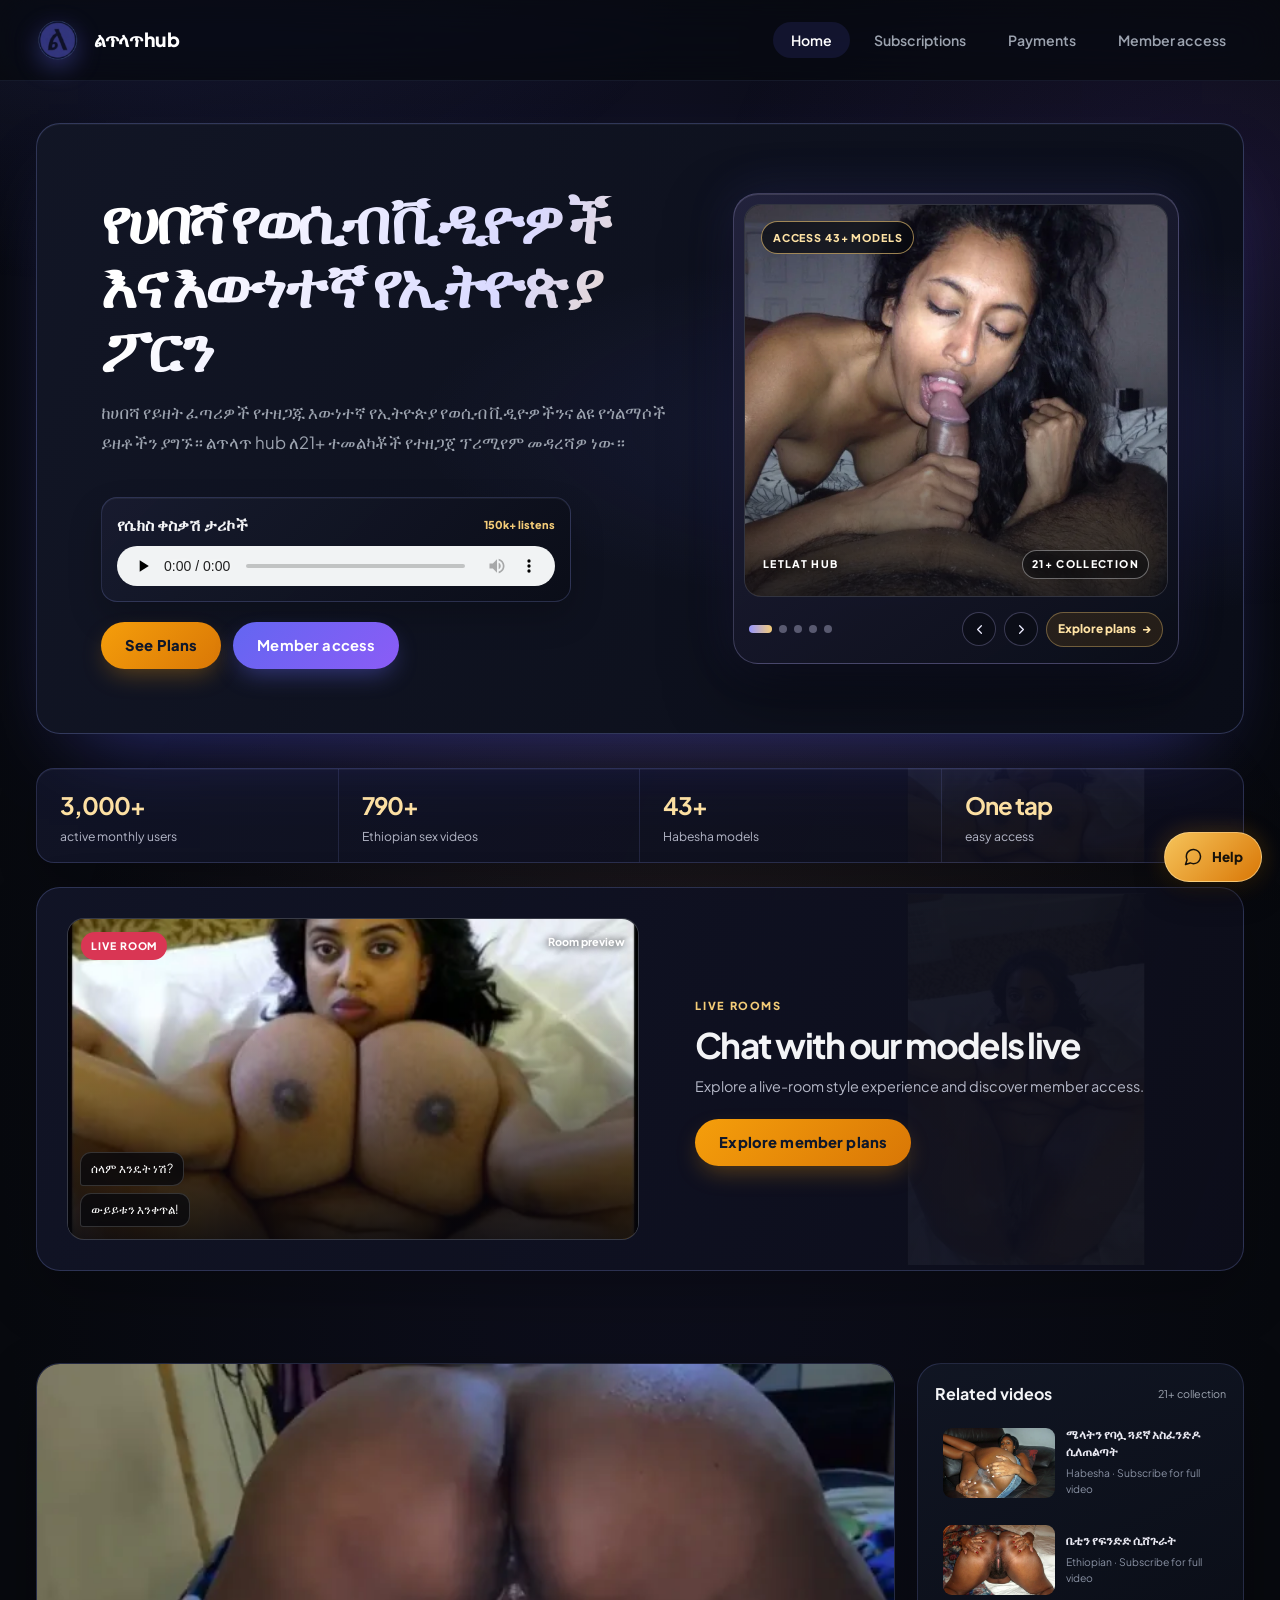
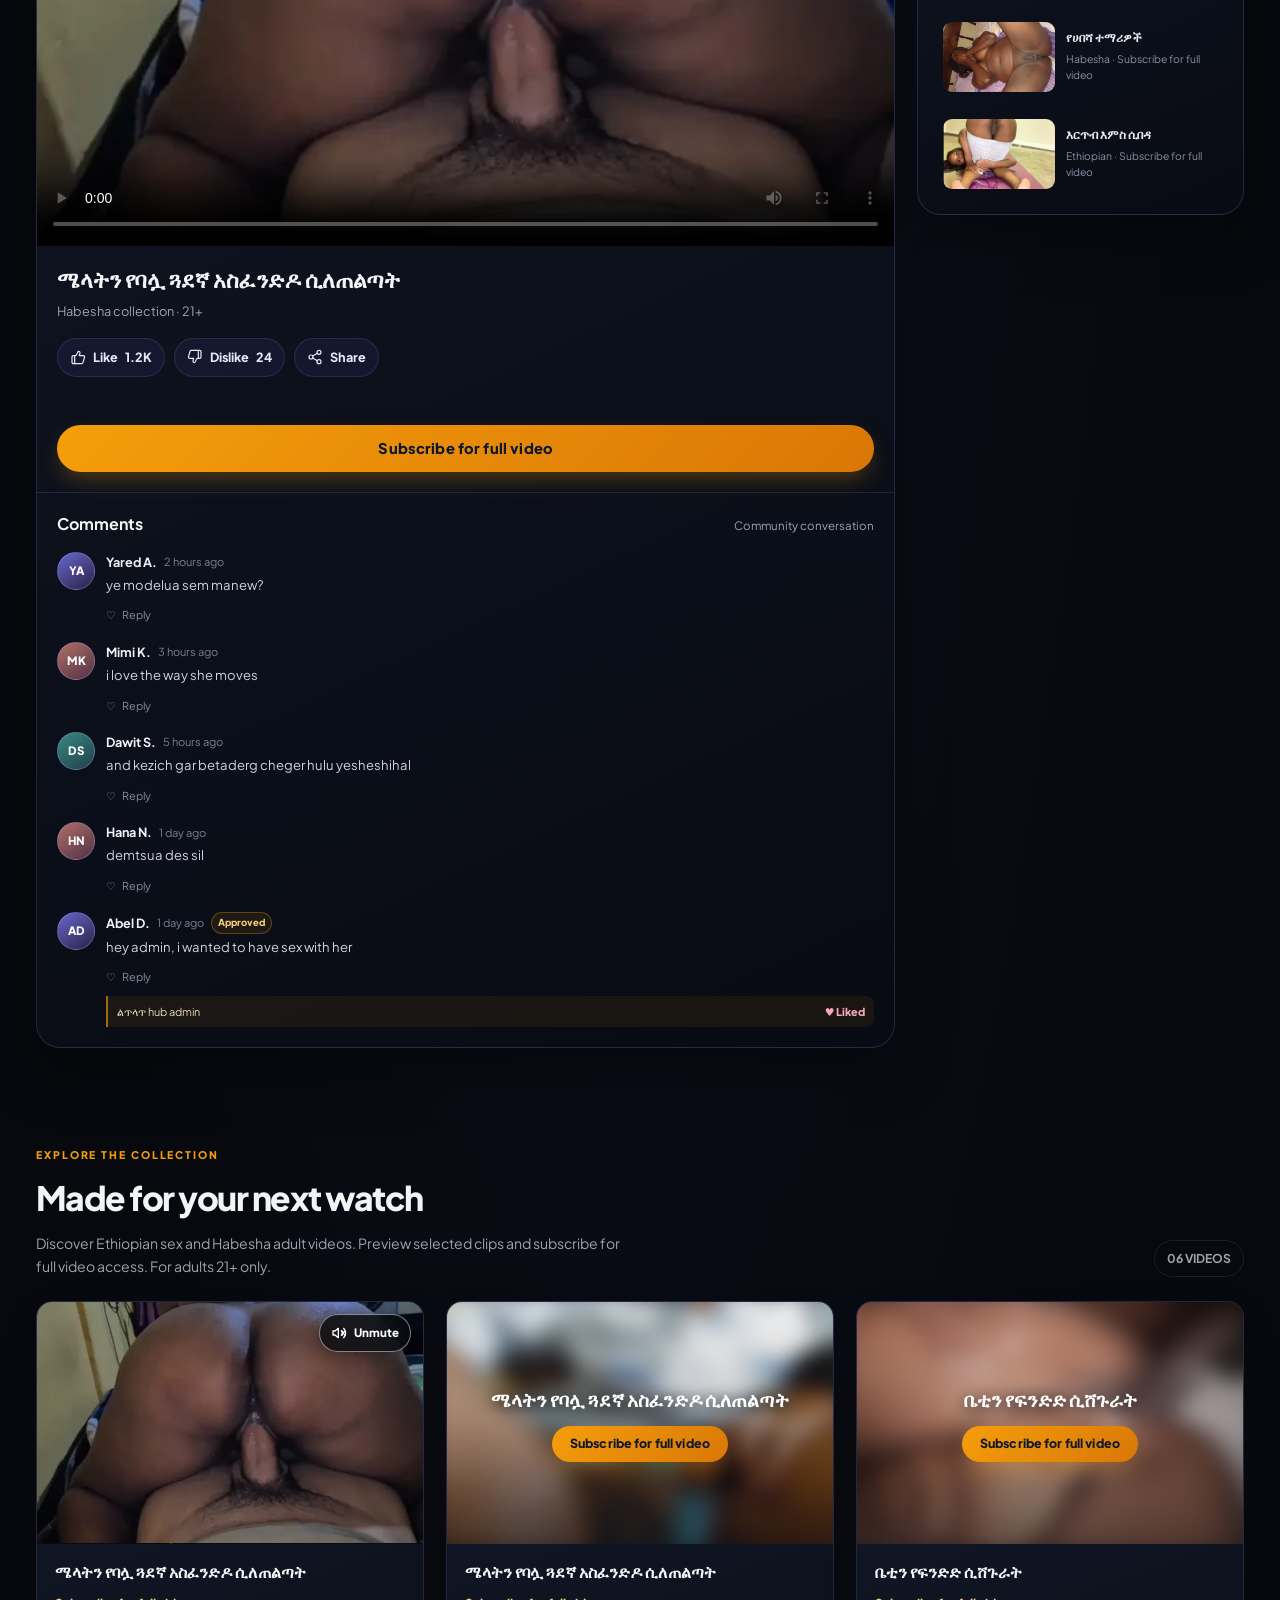
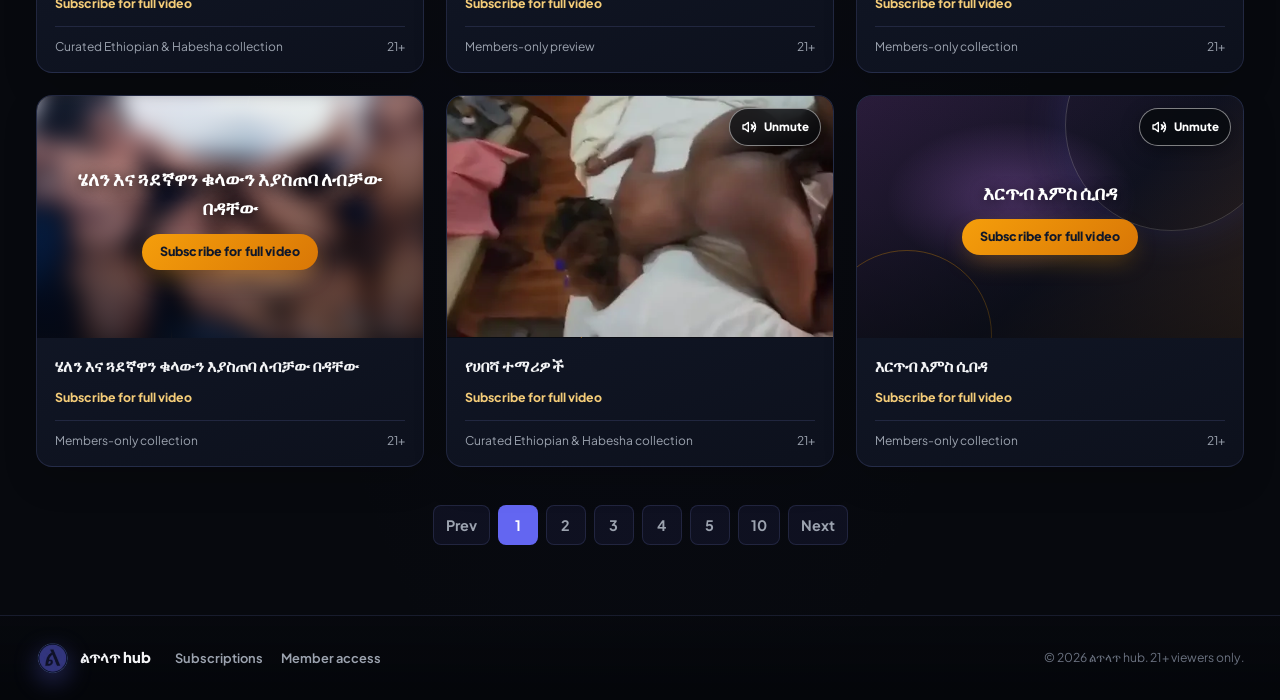
==== commit 8987cee1: "Add files via upload" ====
--- a/index.html
+++ b/index.html
@@ -4,13 +4,14 @@
 <meta charset="utf-8">
 <meta name="viewport" content="width=device-width, initial-scale=1.0">
 <title>Ethiopian Sex Videos &amp; Habesha | ልጥላጥ hub</title>
-<meta name="description" content="Discover Ethiopian sex videos and Habesha adult videos at ልጥላጥ hub. Browse selected previews and subscribe for full video access. Adults 18+ only.">
+<meta name="description" content="Discover Ethiopian sex videos and Habesha adult videos at ልጥላጥ hub. Browse selected previews and subscribe for full video access. Adults 21+ only.">
 <meta name="robots" content="index, follow, noimageindex, max-image-preview:none">
+<meta name="rating" content="adult">
 <link rel="canonical" href="https://letlathub.us.ci/">
 <meta property="og:type" content="website">
 <meta property="og:url" content="https://letlathub.us.ci/">
 <meta property="og:title" content="Ethiopian Sex Videos &amp; Habesha | ልጥላጥ hub">
-<meta property="og:description" content="Browse selected Ethiopian and Habesha collection previews. Subscribe for full video access. Adults 18+ only.">
+<meta property="og:description" content="Browse selected Ethiopian and Habesha collection previews. Subscribe for full video access. Adults 21+ only.">
 <meta property="og:locale" content="en_ET">
 <meta name="twitter:card" content="summary">
 <link rel="icon" type="image/png" sizes="64x64" href="assets/favicon.png">
@@ -99,63 +100,6 @@
 body > *:not(.bg-lights) { position: relative; z-index: 1; }
 
 /* ============================================================
-   AGE VERIFICATION MODAL OVERLAY
-   ============================================================ */
-.age-gate-modal {
-  position: fixed;
-  inset: 0;
-  z-index: 999;
-  background: rgba(4, 6, 10, 0.94);
-  backdrop-filter: blur(20px);
-  display: grid;
-  place-items: center;
-  padding: 20px;
-}
-.age-gate-modal[hidden] { display: none; }
-.age-gate-box {
-  position: relative;
-  background:
-    radial-gradient(ellipse at 50% 0, rgba(99, 102, 241, 0.17), transparent 70%),
-    var(--bg-surface);
-  border: 1px solid rgba(148, 163, 255, 0.3);
-  border-radius: var(--radius-xl);
-  padding: 38px clamp(22px, 5vw, 50px);
-  max-width: 480px;
-  width: 100%;
-  text-align: center;
-  box-shadow: 0 34px 90px rgba(0, 0, 0, 0.7), 0 0 70px rgba(99, 102, 241, 0.13);
-}
-.age-brand-mark {
-  display: block;
-  width: 54px;
-  height: 54px;
-  margin: 0 auto 20px;
-  object-fit: contain;
-}
-.age-badge {
-  display: inline-block;
-  background: rgba(239, 68, 68, 0.15);
-  border: 1px solid rgba(239, 68, 68, 0.4);
-  color: var(--accent-red);
-  font-weight: 900;
-  font-size: 1.1rem;
-  padding: 6px 16px;
-  border-radius: 999px;
-  margin-bottom: 20px;
-}
-.age-gate-actions {
-  display: flex;
-  justify-content: center;
-  gap: 12px;
-}
-.age-gate-actions .btn {
-  width: auto !important;
-  min-width: 0;
-  flex: 1;
-}
-.age-gate-actions .btn:disabled { cursor: not-allowed; opacity: 0.55; }
-
-/* ============================================================
    BUTTONS & UI COMPONENTS
    ============================================================ */
 .btn {
@@ -1109,9 +1053,6 @@
   .page-link { min-width: 34px; height: 36px; padding-inline: 8px; font-size: 0.78rem; }
 }
 @media (max-width: 360px) {
-  .age-gate-box { padding: 28px 18px; }
-  .age-gate-actions { gap: 8px; }
-  .age-gate-actions .btn { padding-inline: 10px; font-size: 0.82rem; }
   .spotlight-card { padding-inline: 18px; }
   .card-details { padding-inline: 13px; }
   .stat-group { gap: 5px; }
@@ -1133,23 +1074,7 @@
 <body>
 <div class="bg-lights" aria-hidden="true"></div>
 
-<!-- AGE VERIFICATION GATE -->
-<div class="age-gate-modal" id="ageGate" role="dialog" aria-modal="true" aria-labelledby="ageGateTitle">
-  <div class="age-gate-box">
-    <img class="age-brand-mark" src="assets/letlat-icon.png" alt="">
-    <span class="age-badge">18+ ONLY</span>
-    <h2 id="ageGateTitle" style="font-size: 1.8rem; font-weight: 800; margin-bottom: 12px;">Age verification</h2>
-    <p id="ageGateMessage" style="color: var(--text-muted); font-size: 0.95rem; margin-bottom: 26px;" aria-live="polite">
-      Please confirm that you are 18 or older to enter this site.
-    </p>
-    <div class="age-gate-actions">
-      <button class="btn btn--solid" type="button" data-age-accept>I am 18 or older</button>
-      <button class="btn btn--glass" type="button" data-age-decline>Exit</button>
-    </div>
-  </div>
-</div>
-
-<div class="site-shell" id="siteContent" hidden>
+<div class="site-shell" id="siteContent">
 <!-- HEADER -->
 <header class="site-header">
   <div class="container header-inner">
@@ -1180,7 +1105,7 @@
       <div class="spotlight-copy">
         <h1 class="spotlight-title am" lang="am">የሀበሻ የወሲብ ቪዲዮዎች እና እውነተኛ የኢትዮጵያ ፖርን</h1>
         <p class="spotlight-desc am" lang="am">
-          ከሀበሻ የይዘት ፈጣሪዎች የተዘጋጁ እውነተኛ የኢትዮጵያ የወሲብ ቪዲዮዎችንና ልዩ የጎልማሶች ይዘቶችን ያግኙ። ልጥላጥ hub ለ18+ ተመልካቾች የተዘጋጀ ፕሪሚየም መዳረሻዎ ነው።
+          ከሀበሻ የይዘት ፈጣሪዎች የተዘጋጁ እውነተኛ የኢትዮጵያ የወሲብ ቪዲዮዎችንና ልዩ የጎልማሶች ይዘቶችን ያግኙ። ልጥላጥ hub ለ21+ ተመልካቾች የተዘጋጀ ፕሪሚየም መዳረሻዎ ነው።
         </p>
         <section class="hero-audio-card" aria-labelledby="heroAudioTitle">
           <div class="hero-audio-heading">
@@ -1202,23 +1127,23 @@
             <span class="hero-model-count">ACCESS 43+ MODELS</span>
             <div class="hero-carousel-slide is-active" data-carousel-slide aria-label="1 of 5" aria-roledescription="slide" aria-hidden="false">
               <img src="assets/collection-04.webp" alt="Featured image from the Letlat Hub collection" fetchpriority="high">
-              <div class="hero-carousel-label"><span>LETLAT HUB</span><span>18+ COLLECTION</span></div>
+              <div class="hero-carousel-label"><span>LETLAT HUB</span><span>21+ COLLECTION</span></div>
             </div>
             <div class="hero-carousel-slide" data-carousel-slide aria-label="2 of 5" aria-roledescription="slide" aria-hidden="true">
               <img src="assets/collection-05.webp" alt="Featured image from the Letlat Hub collection" loading="lazy">
-              <div class="hero-carousel-label"><span>LETLAT HUB</span><span>18+ COLLECTION</span></div>
+              <div class="hero-carousel-label"><span>LETLAT HUB</span><span>21+ COLLECTION</span></div>
             </div>
             <div class="hero-carousel-slide" data-carousel-slide aria-label="3 of 5" aria-roledescription="slide" aria-hidden="true">
               <img src="assets/collection-01.webp" alt="Featured image from the Letlat Hub collection" loading="lazy">
-              <div class="hero-carousel-label"><span>LETLAT HUB</span><span>18+ COLLECTION</span></div>
+              <div class="hero-carousel-label"><span>LETLAT HUB</span><span>21+ COLLECTION</span></div>
             </div>
             <div class="hero-carousel-slide" data-carousel-slide aria-label="4 of 5" aria-roledescription="slide" aria-hidden="true">
               <img src="assets/collection-02.webp" alt="Featured image from the Letlat Hub collection" loading="lazy">
-              <div class="hero-carousel-label"><span>LETLAT HUB</span><span>18+ COLLECTION</span></div>
+              <div class="hero-carousel-label"><span>LETLAT HUB</span><span>21+ COLLECTION</span></div>
             </div>
             <div class="hero-carousel-slide" data-carousel-slide aria-label="5 of 5" aria-roledescription="slide" aria-hidden="true">
               <img src="assets/collection-03.webp" alt="Featured image from the Letlat Hub collection" loading="lazy">
-              <div class="hero-carousel-label"><span>LETLAT HUB</span><span>18+ COLLECTION</span></div>
+              <div class="hero-carousel-label"><span>LETLAT HUB</span><span>21+ COLLECTION</span></div>
             </div>
           </div>
           <div class="hero-carousel-footer">
@@ -1278,7 +1203,7 @@
       </div>
       <div class="video-information">
         <h2 class="am" lang="am">ሜላትን የባሏ ጓደኛ አስፈንድዶ ሲለጠልጣት</h2>
-        <p>Habesha collection · 18+</p>
+        <p>Habesha collection · 21+</p>
       </div>
       <div class="video-action-row" role="group" aria-label="Video reactions">
         <button class="video-action" type="button" data-video-reaction="like" aria-pressed="false">
@@ -1356,7 +1281,7 @@
     <aside class="related-panel" aria-labelledby="relatedHeading">
       <div class="related-heading">
         <h2 id="relatedHeading">Related videos</h2>
-        <span>18+ collection</span>
+        <span>21+ collection</span>
       </div>
       <div class="related-list">
         <a class="related-video" href="plans.html">
@@ -1385,7 +1310,7 @@
       <div>
         <span class="catalog-kicker">Explore the collection</span>
         <h2 class="catalog-title">Made for your next watch</h2>
-        <p class="catalog-description">Discover Ethiopian sex and Habesha adult videos. Preview selected clips and subscribe for full video access. For adults 18+ only.</p>
+        <p class="catalog-description">Discover Ethiopian sex and Habesha adult videos. Preview selected clips and subscribe for full video access. For adults 21+ only.</p>
       </div>
       <span class="catalog-count">06 VIDEOS</span>
     </div>
@@ -1405,7 +1330,7 @@
           <div class="card-details">
           <span class="card-title am" lang="am">ሜላትን የባሏ ጓደኛ አስፈንድዶ ሲለጠልጣት</span>
           <span class="subscribe-note">Subscribe for full video</span>
-          <div class="card-stats"><span>Curated Ethiopian &amp; Habesha collection</span><span>18+</span></div>
+          <div class="card-stats"><span>Curated Ethiopian &amp; Habesha collection</span><span>21+</span></div>
           </div>
         </a>
         <button class="preview-audio-button" type="button" data-preview-audio aria-label="Unmute video preview" aria-pressed="false">
@@ -1430,7 +1355,7 @@
         <div class="card-details">
           <span class="card-title am" lang="am">ሜላትን የባሏ ጓደኛ አስፈንድዶ ሲለጠልጣት</span>
           <span class="subscribe-note">Subscribe for full video</span>
-          <div class="card-stats"><span>Members-only preview</span><span>18+</span></div>
+          <div class="card-stats"><span>Members-only preview</span><span>21+</span></div>
         </div>
       </a>
 
@@ -1445,7 +1370,7 @@
         <div class="card-details">
           <span class="card-title am" lang="am">ቤቲን የፍንድድ ሲሸጉራት</span>
           <span class="subscribe-note">Subscribe for full video</span>
-          <div class="card-stats"><span>Members-only collection</span><span>18+</span></div>
+          <div class="card-stats"><span>Members-only collection</span><span>21+</span></div>
         </div>
       </a>
 
@@ -1460,7 +1385,7 @@
         <div class="card-details">
           <span class="card-title am" lang="am">ሄለን እና ጓደኛዋን ቁላውን እያስጠባ ለብቻው በዳቸው</span>
           <span class="subscribe-note">Subscribe for full video</span>
-          <div class="card-stats"><span>Members-only collection</span><span>18+</span></div>
+          <div class="card-stats"><span>Members-only collection</span><span>21+</span></div>
         </div>
       </a>
 
@@ -1479,7 +1404,7 @@
           <div class="card-details">
           <span class="card-title am" lang="am">የሀበሻ ተማሪዎች</span>
           <span class="subscribe-note">Subscribe for full video</span>
-          <div class="card-stats"><span>Curated Ethiopian &amp; Habesha collection</span><span>18+</span></div>
+          <div class="card-stats"><span>Curated Ethiopian &amp; Habesha collection</span><span>21+</span></div>
           </div>
         </a>
         <button class="preview-audio-button" type="button" data-preview-audio aria-label="Unmute video preview" aria-pressed="false">
@@ -1508,7 +1433,7 @@
           <div class="card-details">
             <span class="card-title am" lang="am">እርጥብ እምስ ሲበዳ</span>
             <span class="subscribe-note">Subscribe for full video</span>
-            <div class="card-stats"><span>Members-only collection</span><span>18+</span></div>
+            <div class="card-stats"><span>Members-only collection</span><span>21+</span></div>
           </div>
         </a>
         <button class="preview-audio-button" type="button" data-preview-audio aria-label="Unmute video preview" aria-pressed="false">
@@ -1574,7 +1499,7 @@
       <a href="plans.html">Subscriptions</a>
       <a href="login.html">Member access</a>
     </nav>
-    <span class="footer-copy">&copy; <span id="year" data-current-year></span> ልጥላጥ hub. 18+ viewers only.</span>
+    <span class="footer-copy">&copy; <span id="year" data-current-year></span> ልጥላጥ hub. 21+ viewers only.</span>
   </div>
 </footer>
 </div>
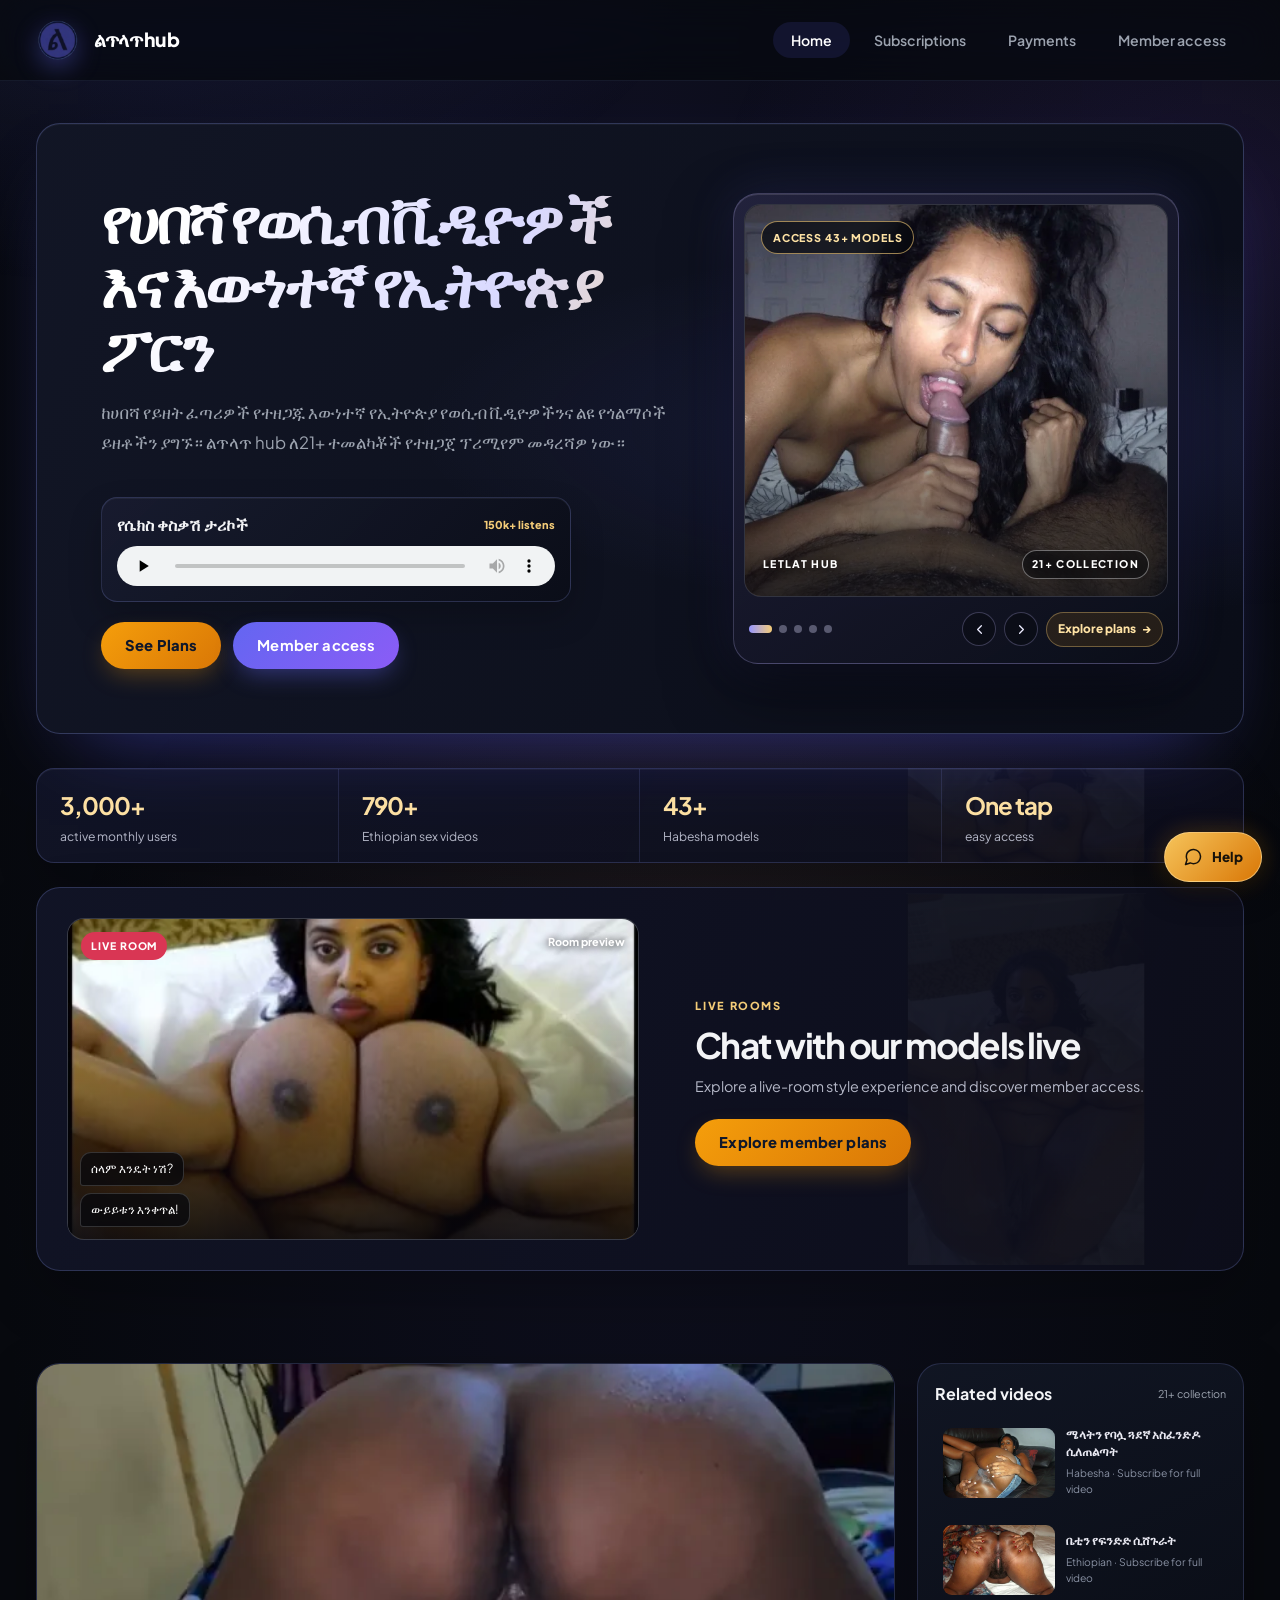
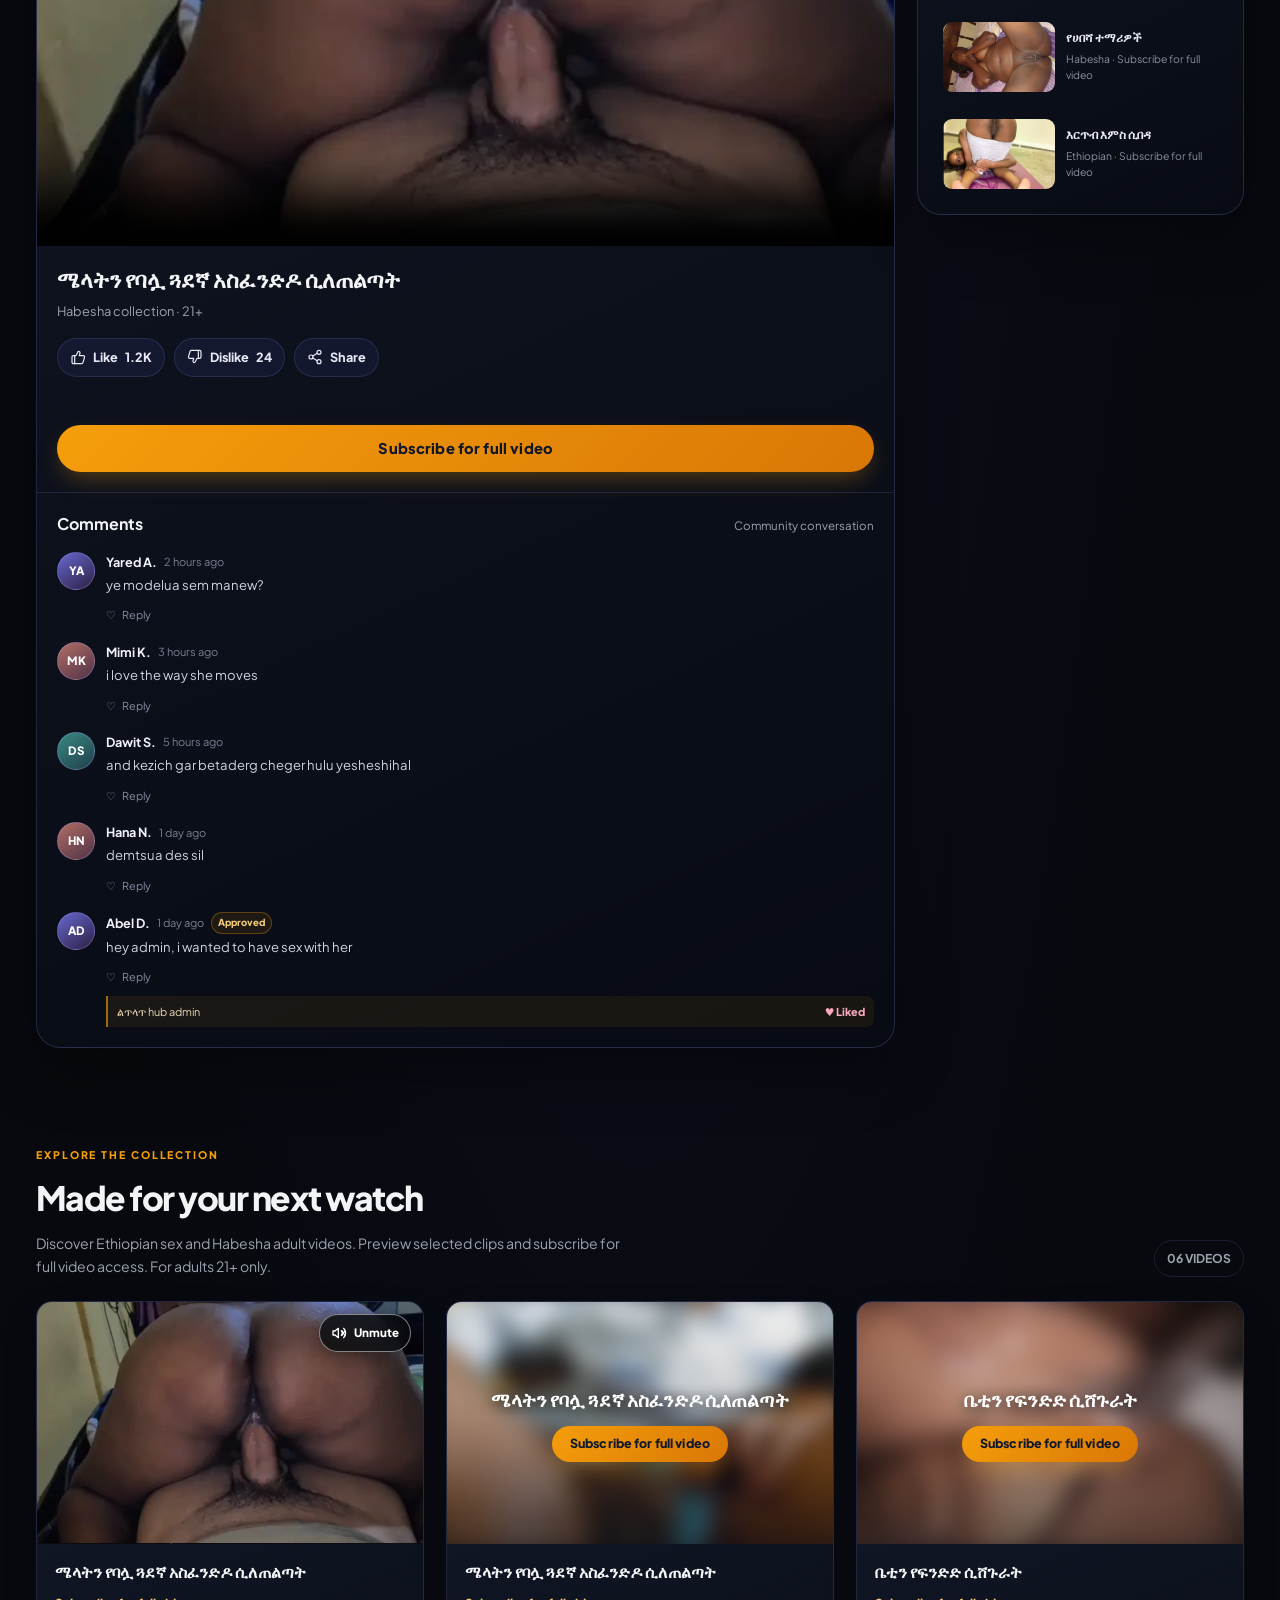
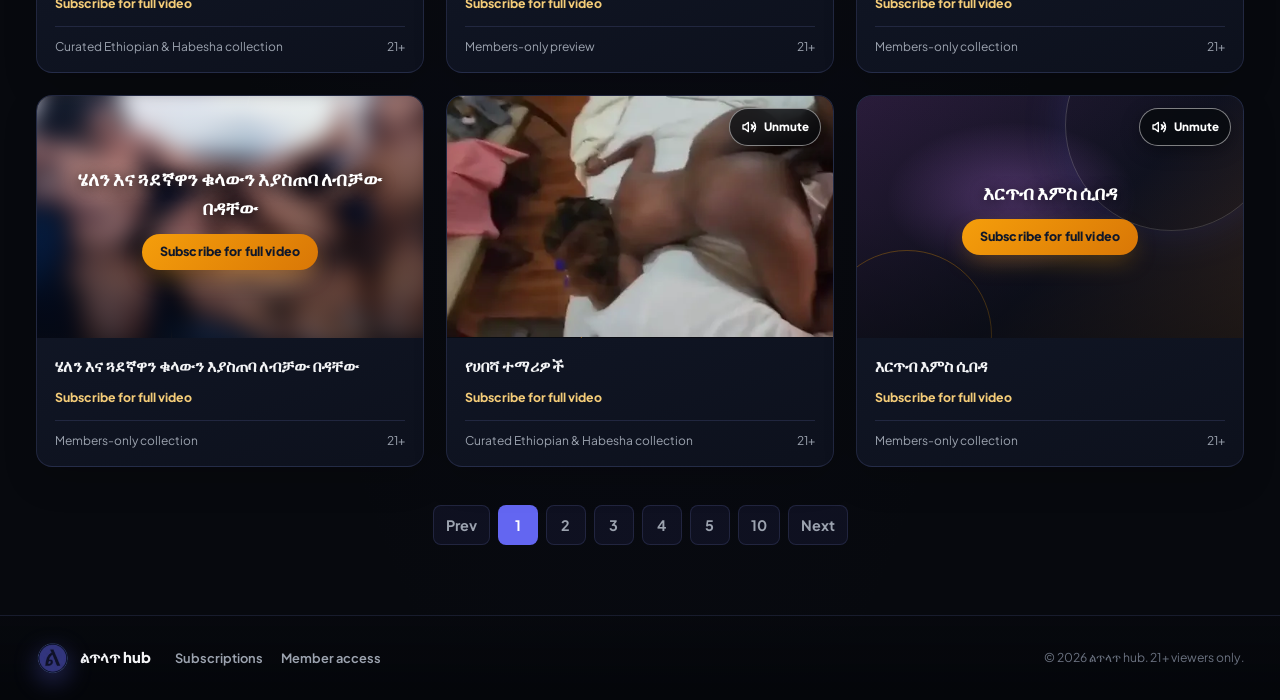
==== commit 2eb9f5e4: "Update index.html" ====
--- a/index.html
+++ b/index.html
@@ -1,6 +1,15 @@
 <!DOCTYPE html>
 <html lang="en">
 <head>
+   <script type="application/ld+json">
+{
+  "@context": "https://schema.org",
+  "@type": "WebSite",
+  "name": "ልጥላጥ hub",
+  "alternateName": ["Letlat Hub", "Letlathub"],
+  "url": "https://letlathub.us.ci/"
+}
+</script>
 <meta charset="utf-8">
 <meta name="viewport" content="width=device-width, initial-scale=1.0">
 <title>Ethiopian Sex Videos &amp; Habesha | ልጥላጥ hub</title>
@@ -1506,4 +1515,4 @@
 
 <script src="site.js"></script>
 </body>
-</html>+</html>
